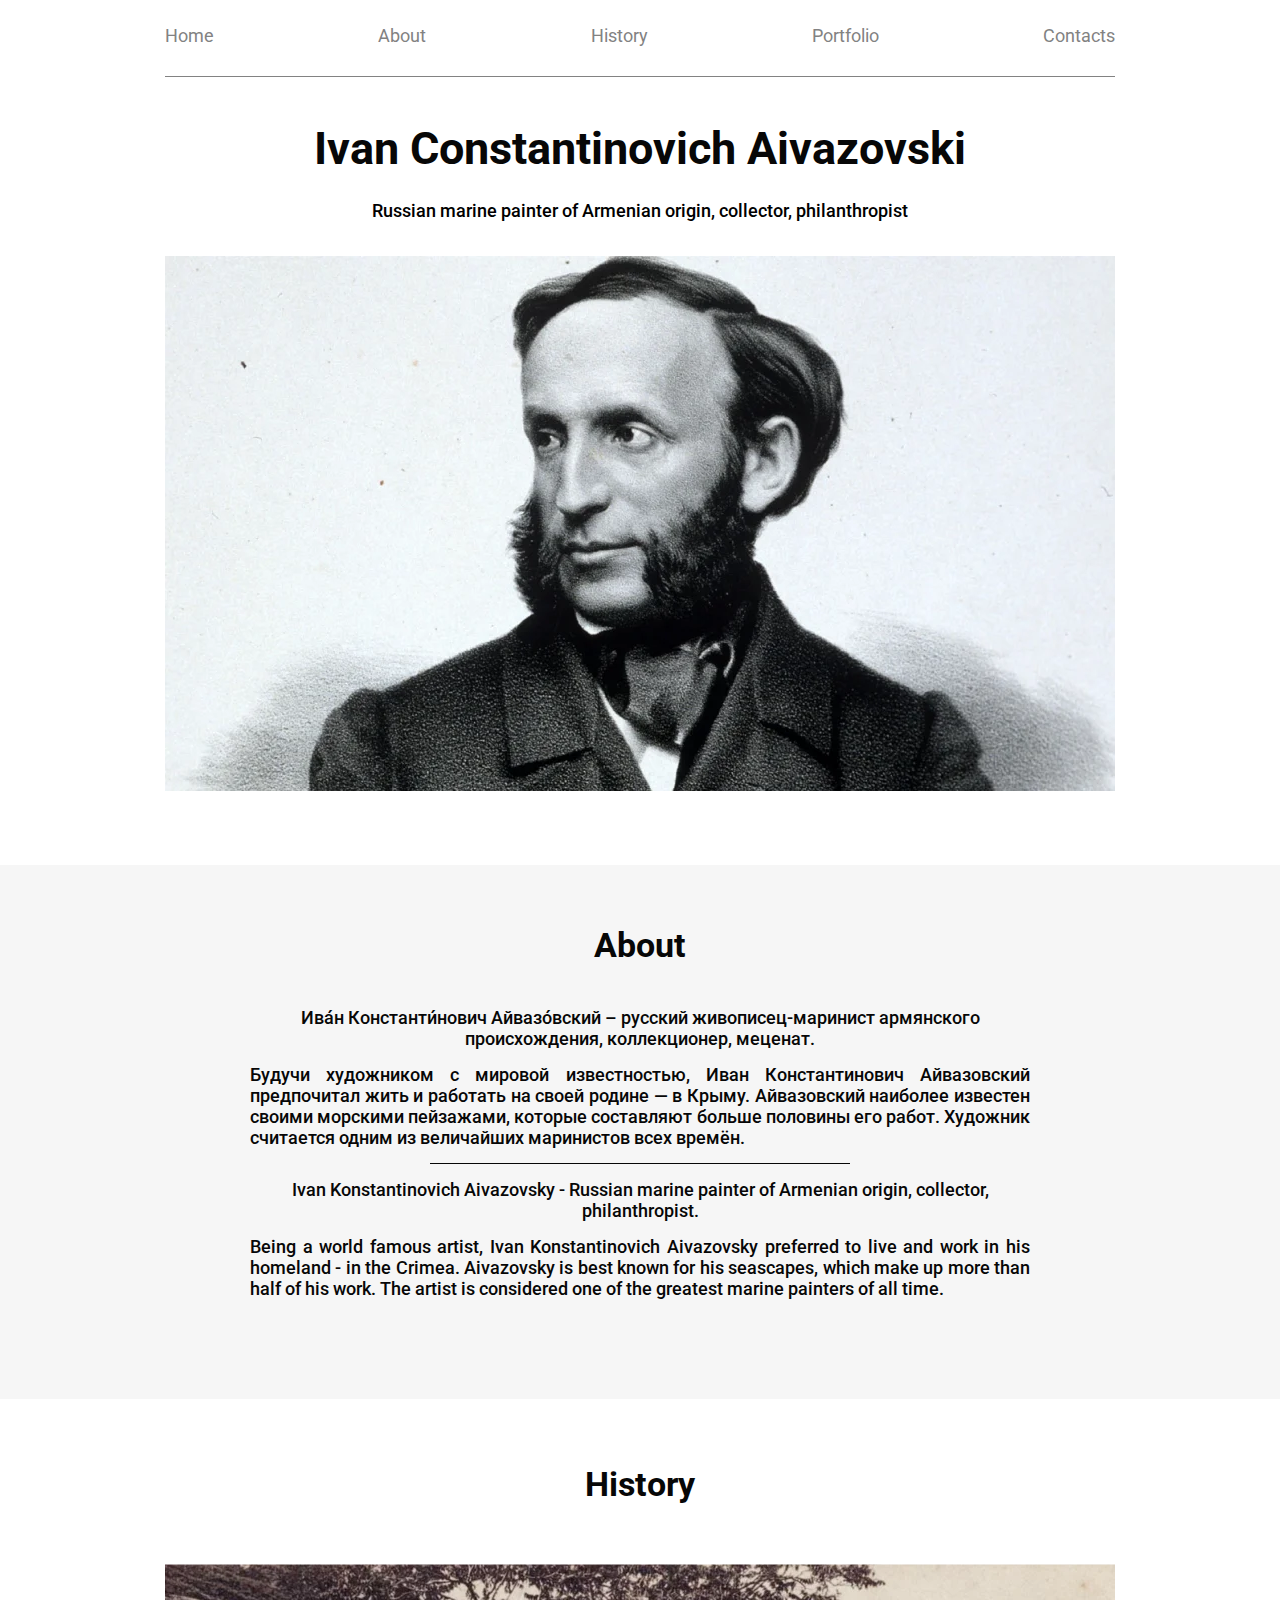
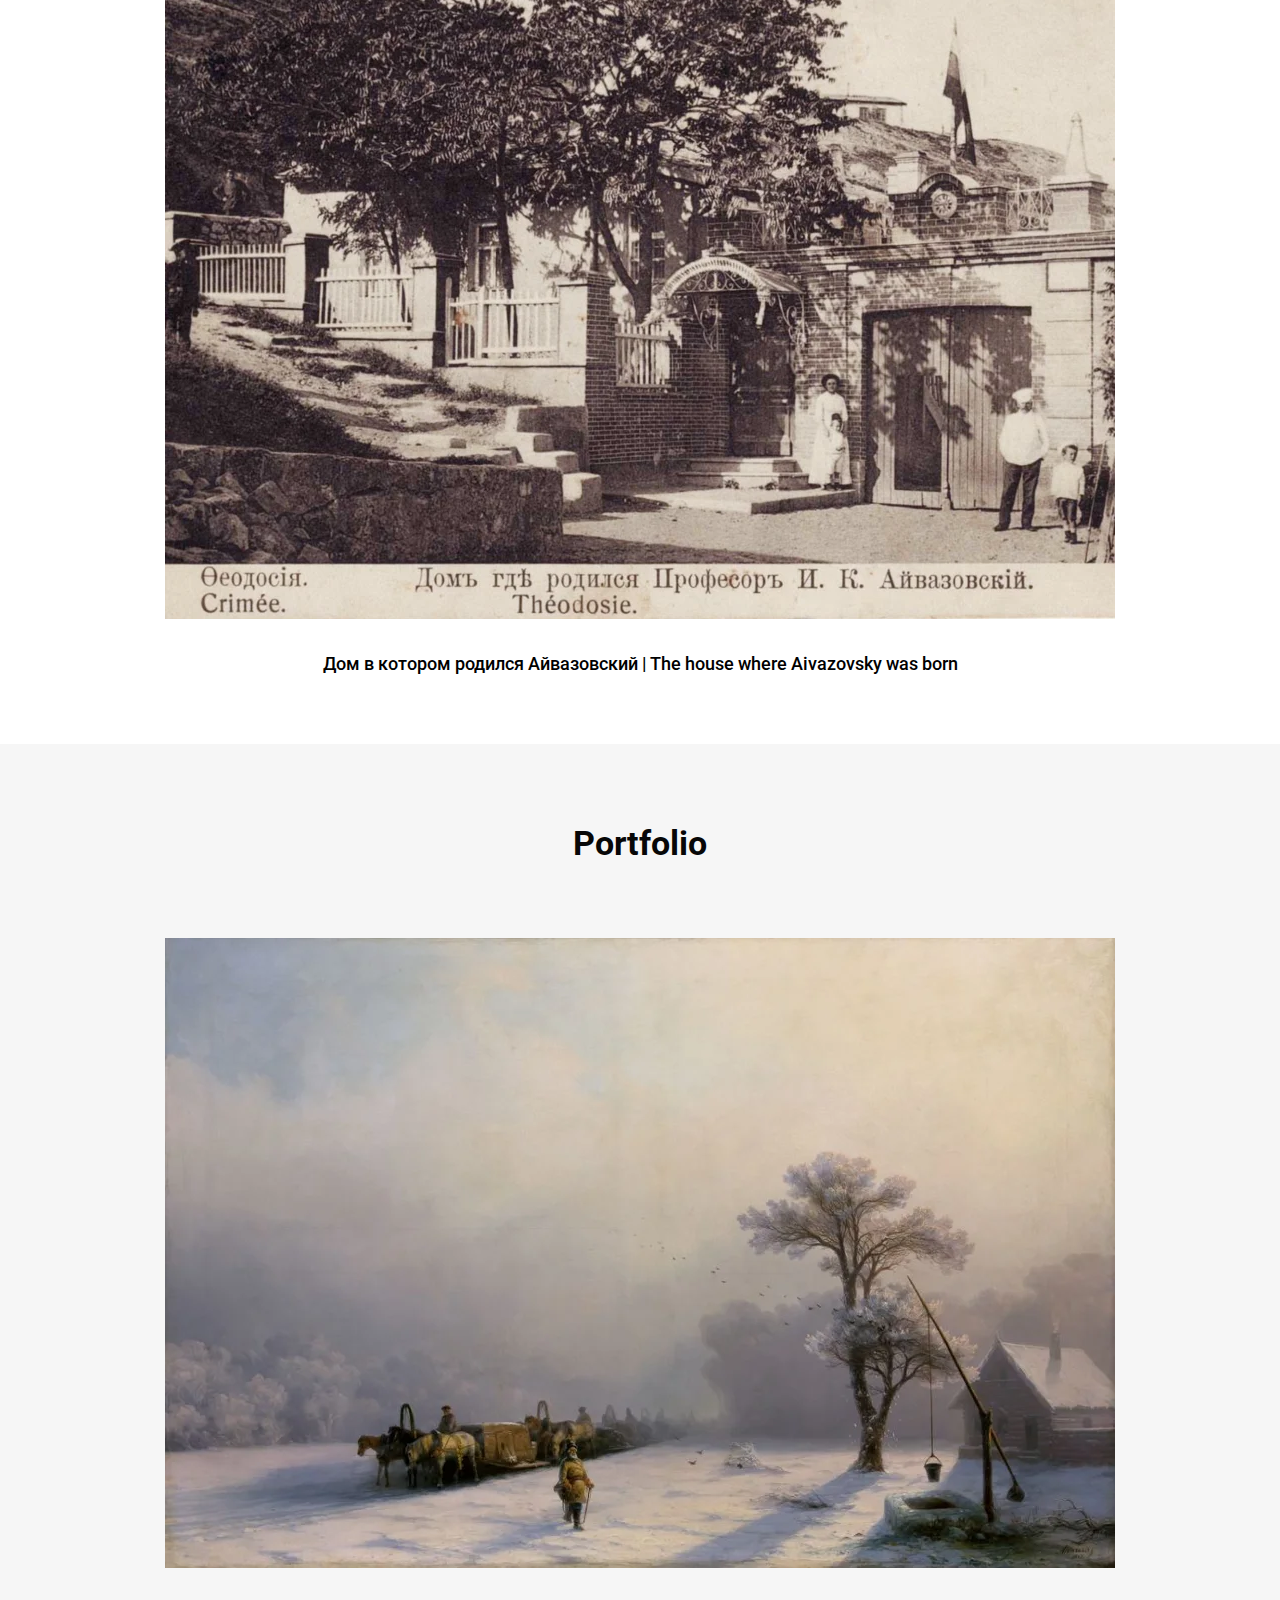
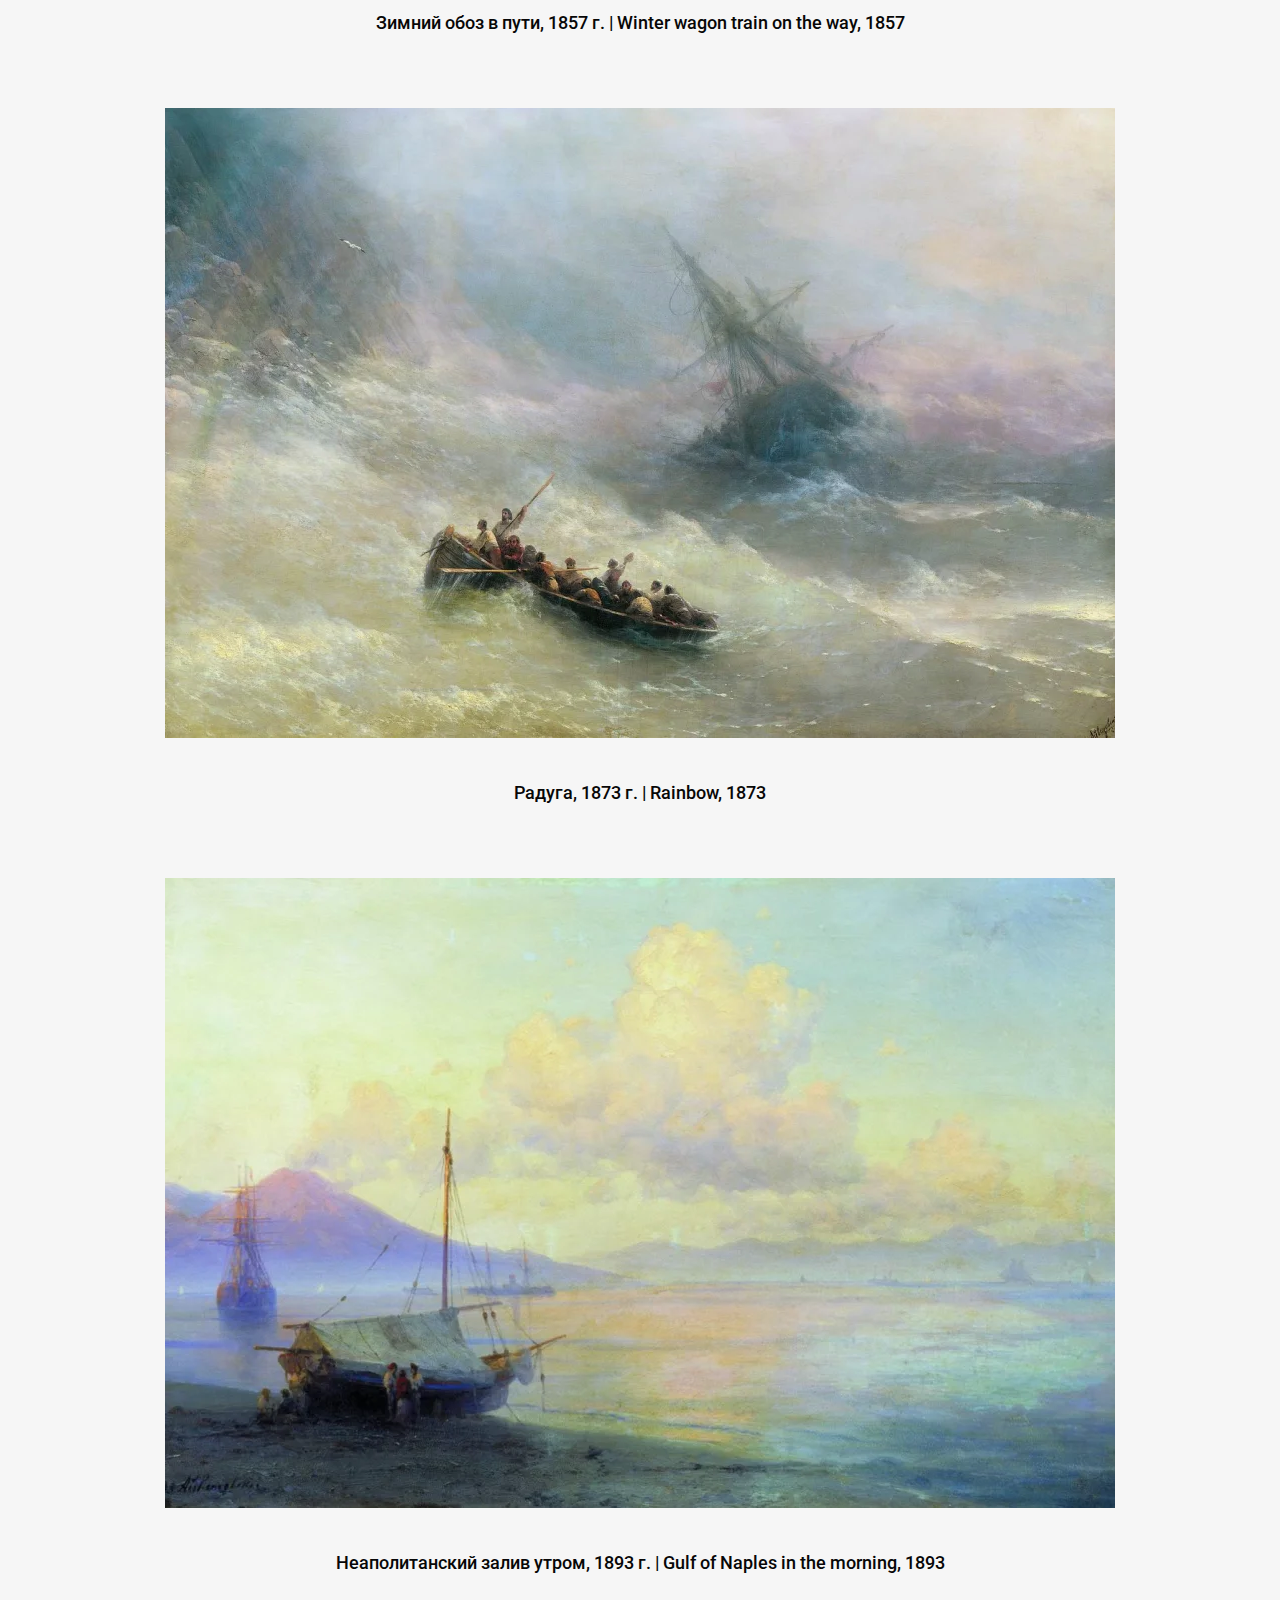
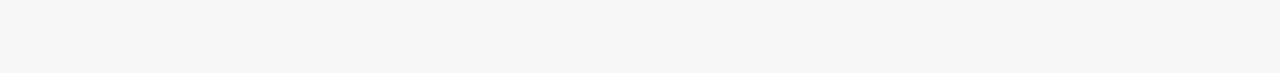
==== index.html @ 9c723714 "portfolio" ====
<!DOCTYPE html>
<html lang="en">
<head>
    <meta charset="UTF-8">
    <meta name="viewport" content="width=device-width, initial-scale=1.0">
    <title>Aivazovski</title>
    <link rel="preconnect" href="https://fonts.googleapis.com">
    <link rel="preconnect" href="https://fonts.gstatic.com" crossorigin>
    <link href="https://fonts.googleapis.com/css2?family=Roboto:ital,wght@0,100..900;1,100..900&display=swap" rel="stylesheet">
    <link rel="shortcut icon" href="Assets/favicon.png" type="image/png">
    <link rel="stylesheet" href="index.css">
</head>
<body>
    <header class="header" aria-label="header">
        <div class="container">
            <nav class="nav" aria-label="header navigation">
                <ul class="nav-list" aria-label="header navigation list">
                    <li>
                        <a href="#home" class="nav-link" aria-label="link to Home">Home</a>
                    </li>
                    <li>
                        <a href="#about" class="nav-link" aria-label="link to about">About</a>
                    </li>
                    <li>
                        <a href="#history" class="nav-link" aria-label="link to history">History</a>
                    </li>
                    <li>
                        <a href="#portfolio" class="nav-link" aria-label="link to portfolio">Portfolio</a>
                    </li>
                    <li>
                        <a href="#contacts" class="nav-link" aria-label="link to contacts">Contacts</a>
                    </li>
                </ul>
            </nav>
        </div>

    </header>

    <main aria-label="main">
        <section class="home" aria-label="home-section" id="home">
            <div class="container">
                <h1 class="home-title" aria-label="title">Ivan Constantinovich Aivazovski</h1>
                <p class="home-description" aria-label="description">Russian marine painter of Armenian origin, collector, philanthropist</p>
                <img src="Assets/webp/home.webp" alt="main-image" class="home-img">
            </div>

        </section>

        <section class="about" aria-label="about section" id="about">
            <div class="container">
                <h2 class="about-title" aria-label="about-title">About</h2>
                <h3 class="about-subtitle-ru" aria-label="about-subtitle-ru">Ива́н Константи́нович Айвазо́вский – русский живописец-маринист армянского происхождения, коллекционер, меценат.</h3>
                <p class="about-ru" aria-label="about-ru">Будучи художником с мировой известностью, Иван Константинович Айвазовский предпочитал жить и работать на своей родине — в Крыму. Айвазовский наиболее известен своими морскими пейзажами, которые составляют больше половины его работ. Художник считается одним из величайших маринистов всех времён.</p>

                <hr class="devider">

                <h3 class="about-subtitle-en" aria-label="about-subtitle-en">Ivan Konstantinovich Aivazovsky - Russian marine painter of Armenian origin, collector, philanthropist.</h3>
                <p class="about-en" aria-label="about-en">Being a world famous artist, Ivan Konstantinovich Aivazovsky preferred to live and work in his homeland - in the Crimea. Aivazovsky is best known for his seascapes, which make up more than half of his work. The artist is considered one of the greatest marine painters of all time.</p>
            </div>
        </section>

        <section class="history-section" aria-label="history section" id="history">
            <div class="container">
                <h2 class="history-title">History</h2>
                <img src="Assets/webp/bornhouse.webp" alt="bornhouse" class="history-photo">
                <p class="history-description" aria-label="description text">Дом в котором родился Айвазовский | The house where Aivazovsky was born </p>
            </div>
        </section>

        <section class="portfolio" aria-label="portfolio section" id="portfolio">
            <div class="container">
                <h2 class="portfolio-title">Portfolio</h2>
                    <img src="Assets/webp/winter.webp" alt="Winter wagon train on the way" class="portfolio-picture">
                    <p class="portfolio-description" aria-label="portfolio picture 1">Зимний обоз в пути, 1857 г. | Winter wagon train on the way, 1857</p>

                    <img src="Assets/webp/rainbow.webp" alt="Rainbow" class="portfolio-picture">
                    <p class="portfolio-description" aria-label="portfolio picture 2">Радуга, 1873 г. | Rainbow, 1873</p>

                    <img src="Assets/webp/morning.webp" alt="Winter wagon train on the way" class="portfolio-picture">
                    <p class="portfolio-description" aria-label="portfolio picture 3">Неаполитанский залив утром, 1893 г. | Gulf of Naples in the morning, 1893</p>
            </div>
        </section>

    </main>

    <footer>

    </footer>
</body>
</html>
---- index.css ----
@import url('styles/basic.css');
@import url('styles/variables.css');
@import url('styles/header.css');
@import url('styles/home.css');
@import url('styles/about.css');
@import url('styles/history.css');
@import url('styles/portfolio.css');
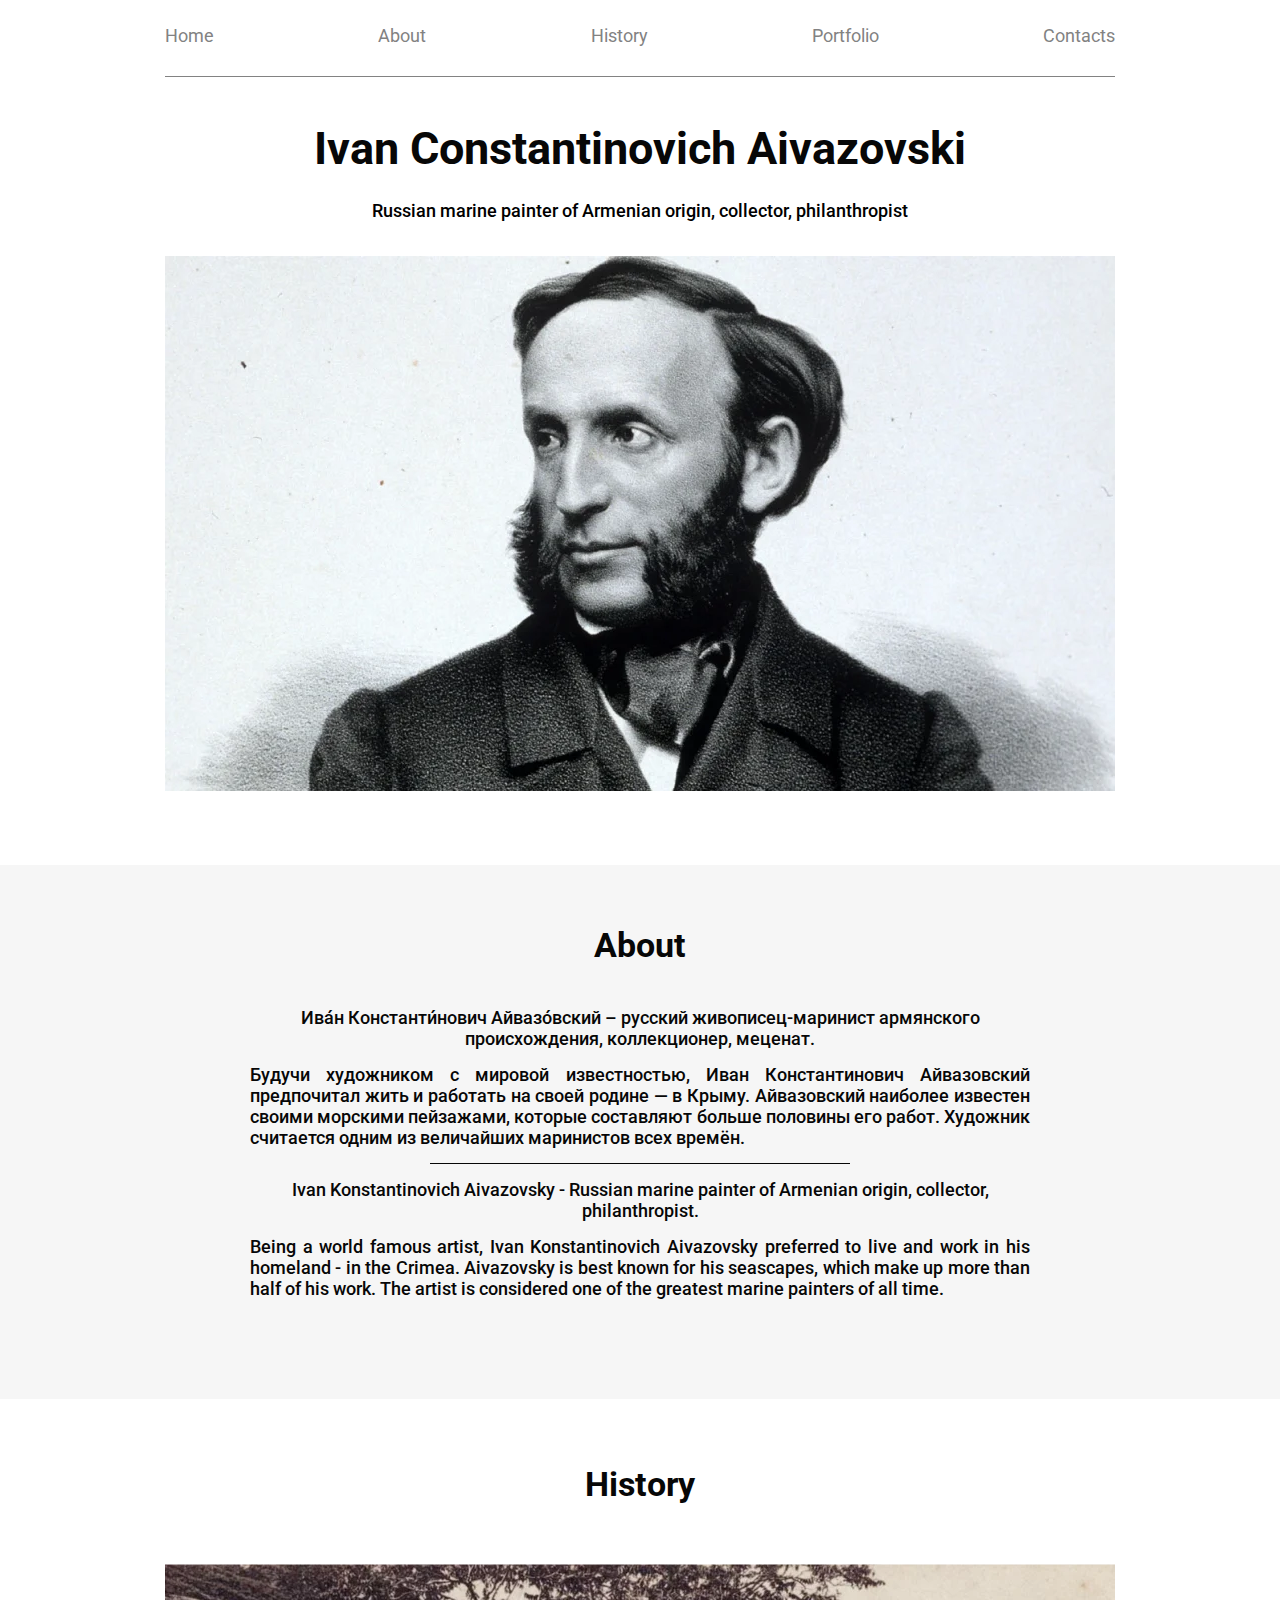
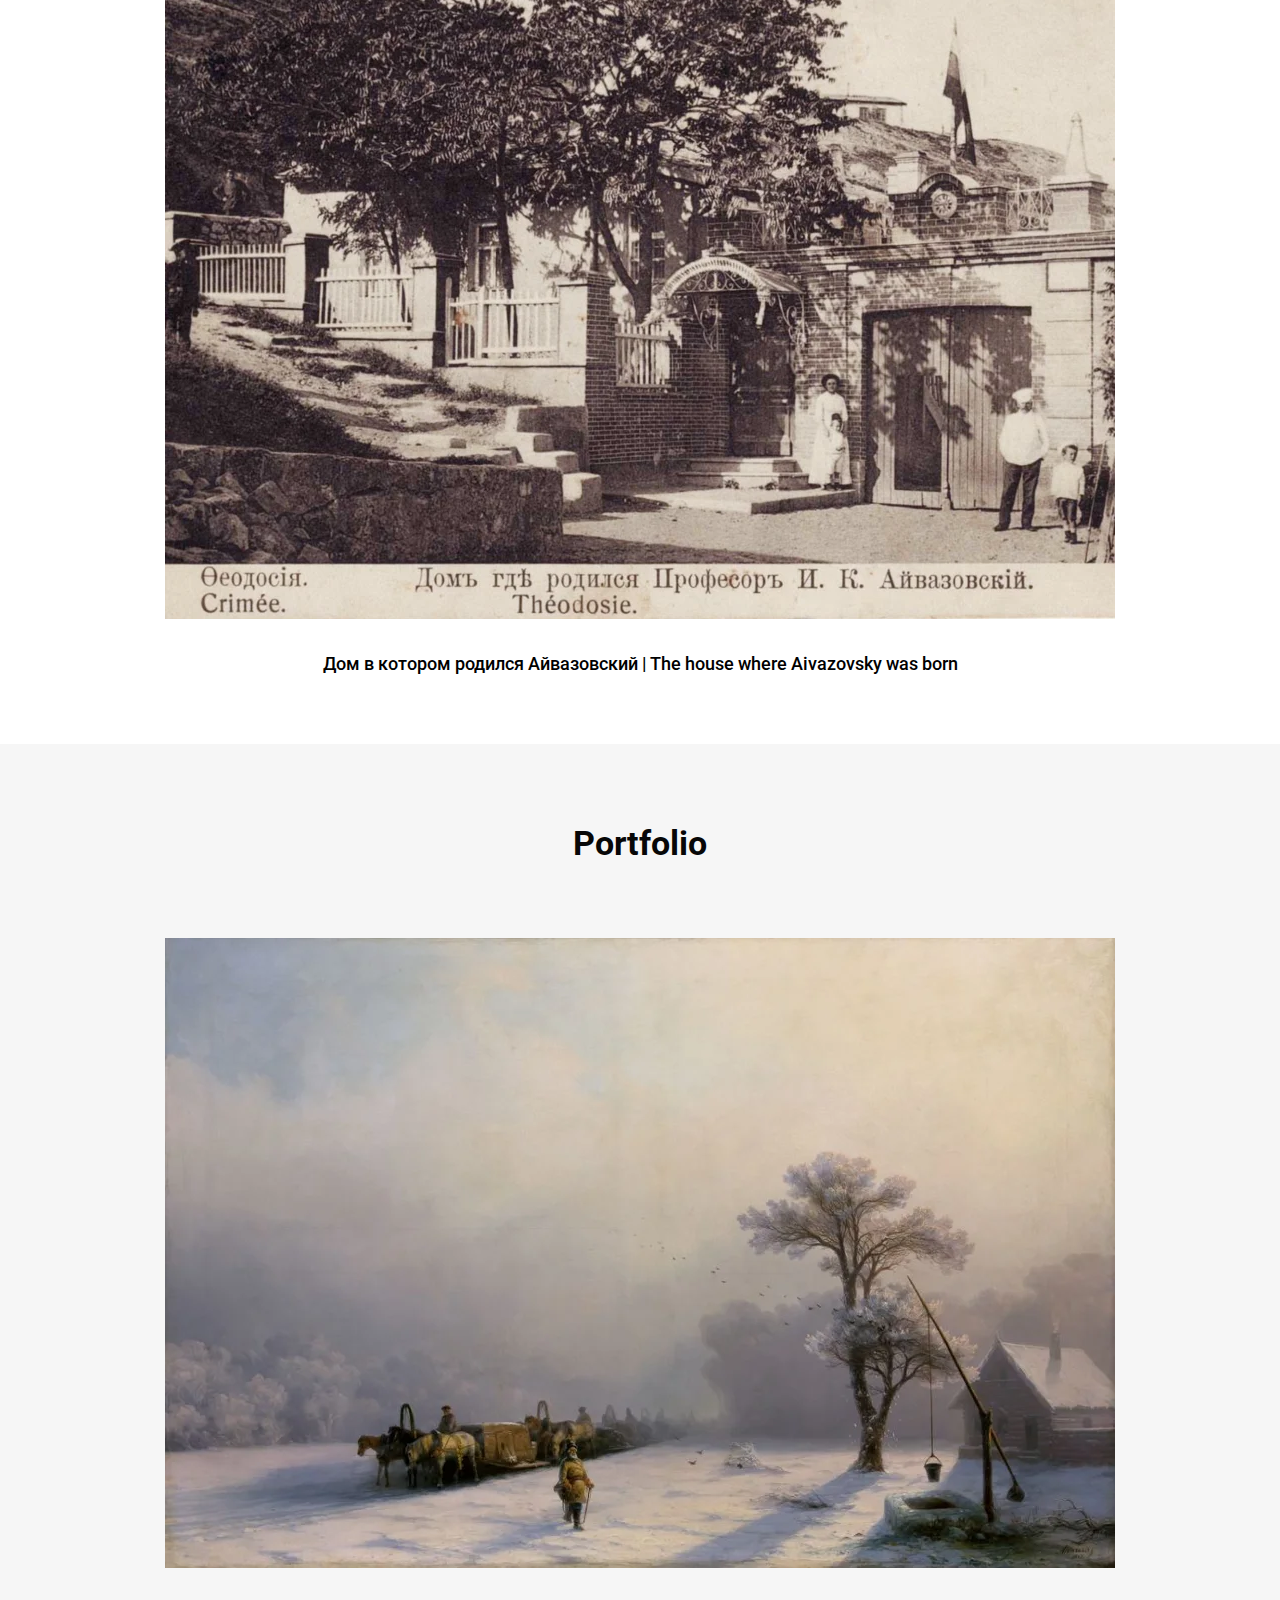
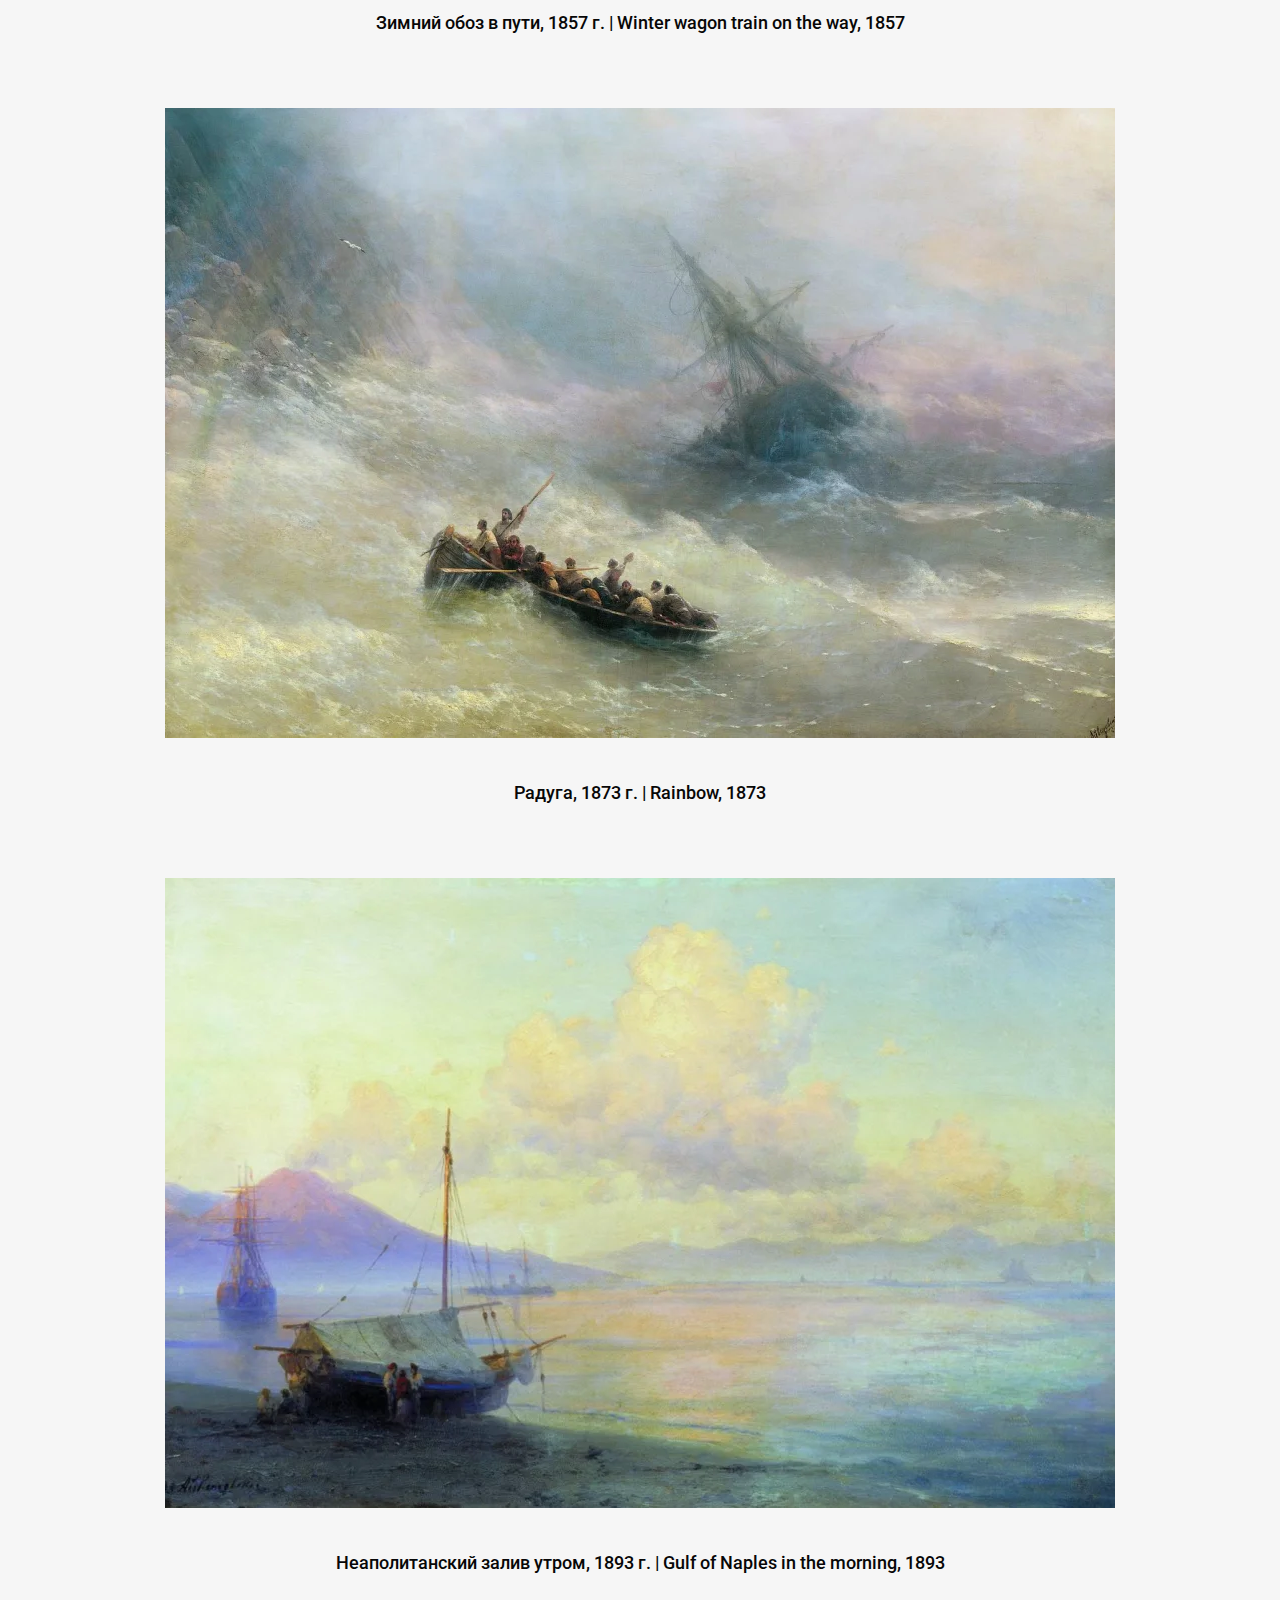
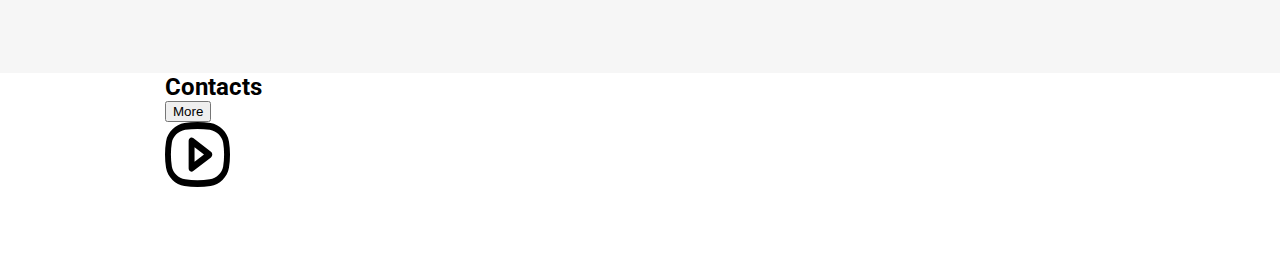
==== commit 198090a3: "contacts" ====
--- a/index.html
+++ b/index.html
@@ -80,11 +80,23 @@
                     <p class="portfolio-description" aria-label="portfolio picture 3">Неаполитанский залив утром, 1893 г. | Gulf of Naples in the morning, 1893</p>
             </div>
         </section>
-
     </main>
 
-    <footer>
-
+    <footer class="contacts" aria-label="contacts sections" id="contacts">
+        <div class="container">
+            <h2 class="contacts-title">Contacts</h2>
+            <button class="contacts-btn">
+                <a href="https://www.metmuseum.org/art/collection/search/437979" class="button-link">More
+                </a>
+            </button>
+            <address class="socials" aria-label="social icons">
+                <a href="" target="_blank" aria-label="link to youtube">
+                    <svg class="social-icon" aria-label="youtube icon">
+                        <use href="Assets/sprites.svg#youtube-id"></use>
+                    </svg>
+                </a>
+            </address>
+        </div>
     </footer>
 </body>
 </html>--- a/index.css
+++ b/index.css
@@ -4,4 +4,5 @@
 @import url('styles/home.css');
 @import url('styles/about.css');
 @import url('styles/history.css');
-@import url('styles/portfolio.css');+@import url('styles/portfolio.css');
+@import url('styles/contacts.css');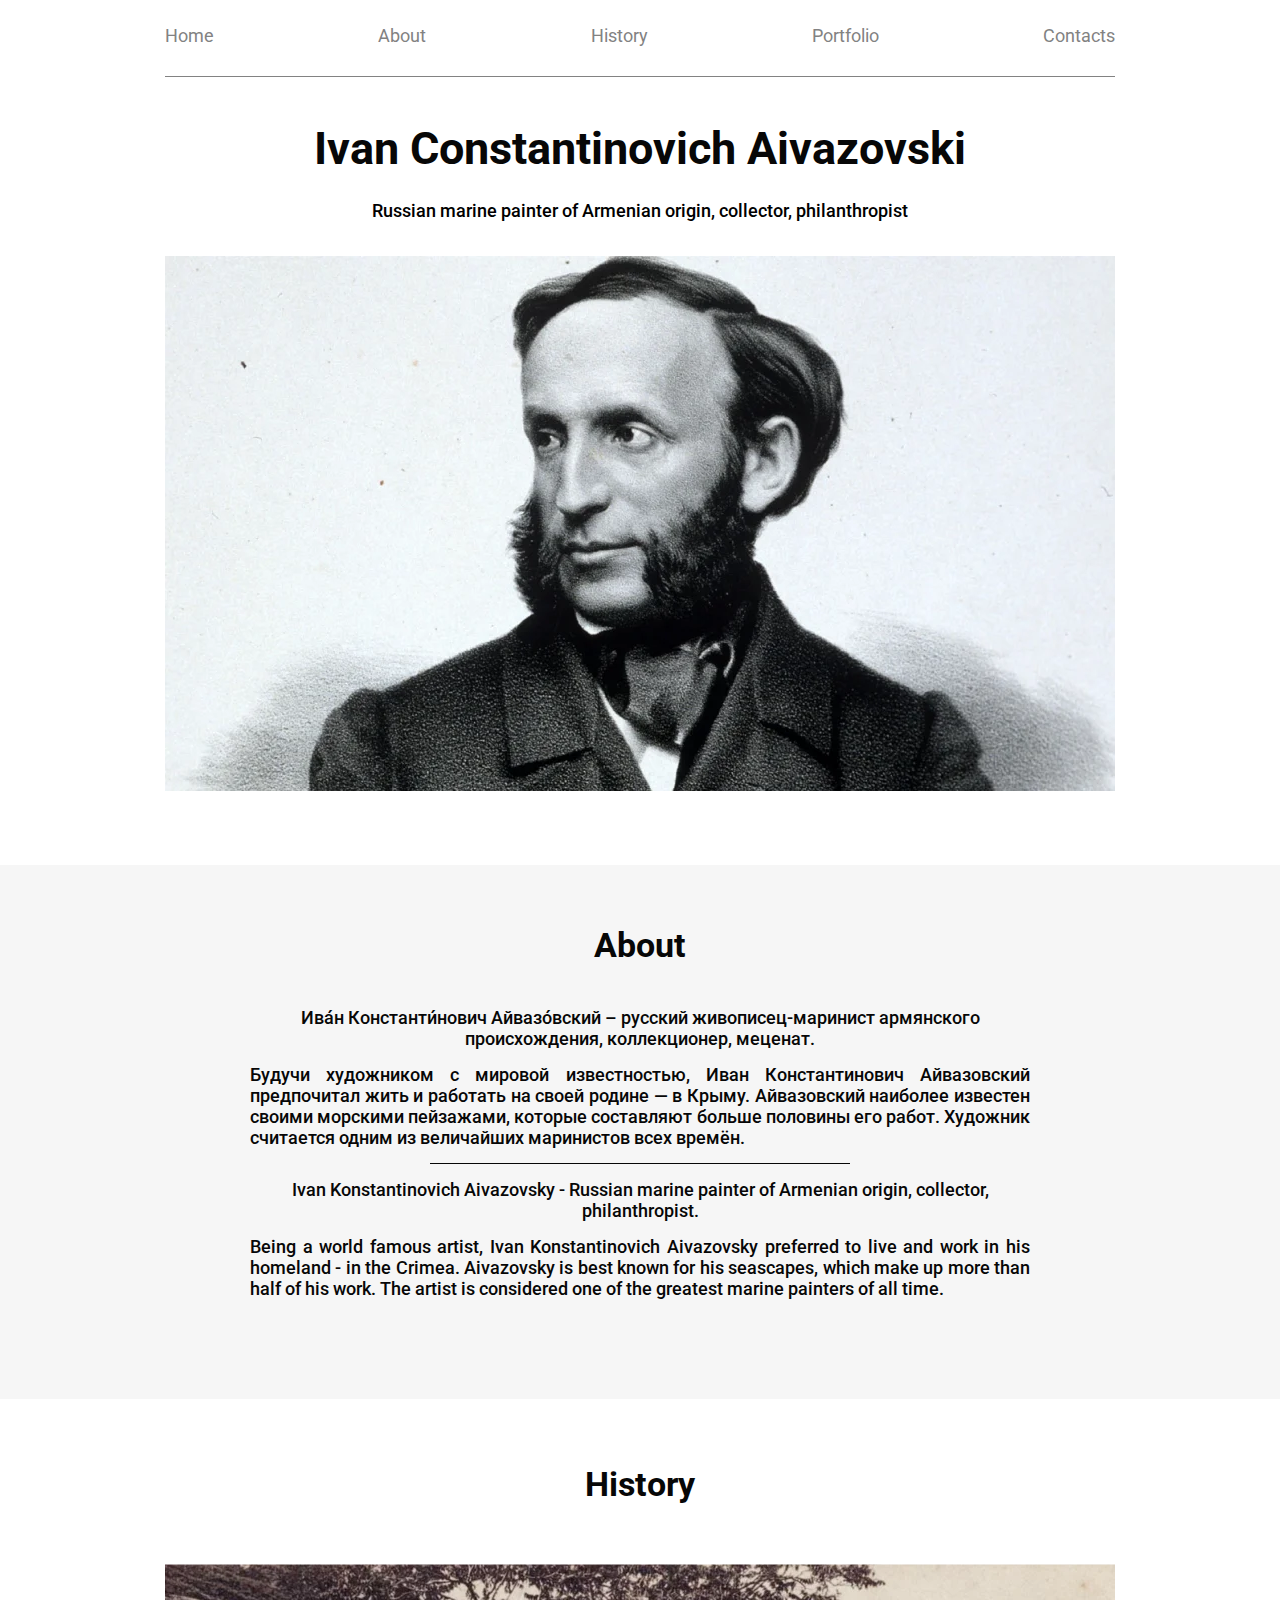
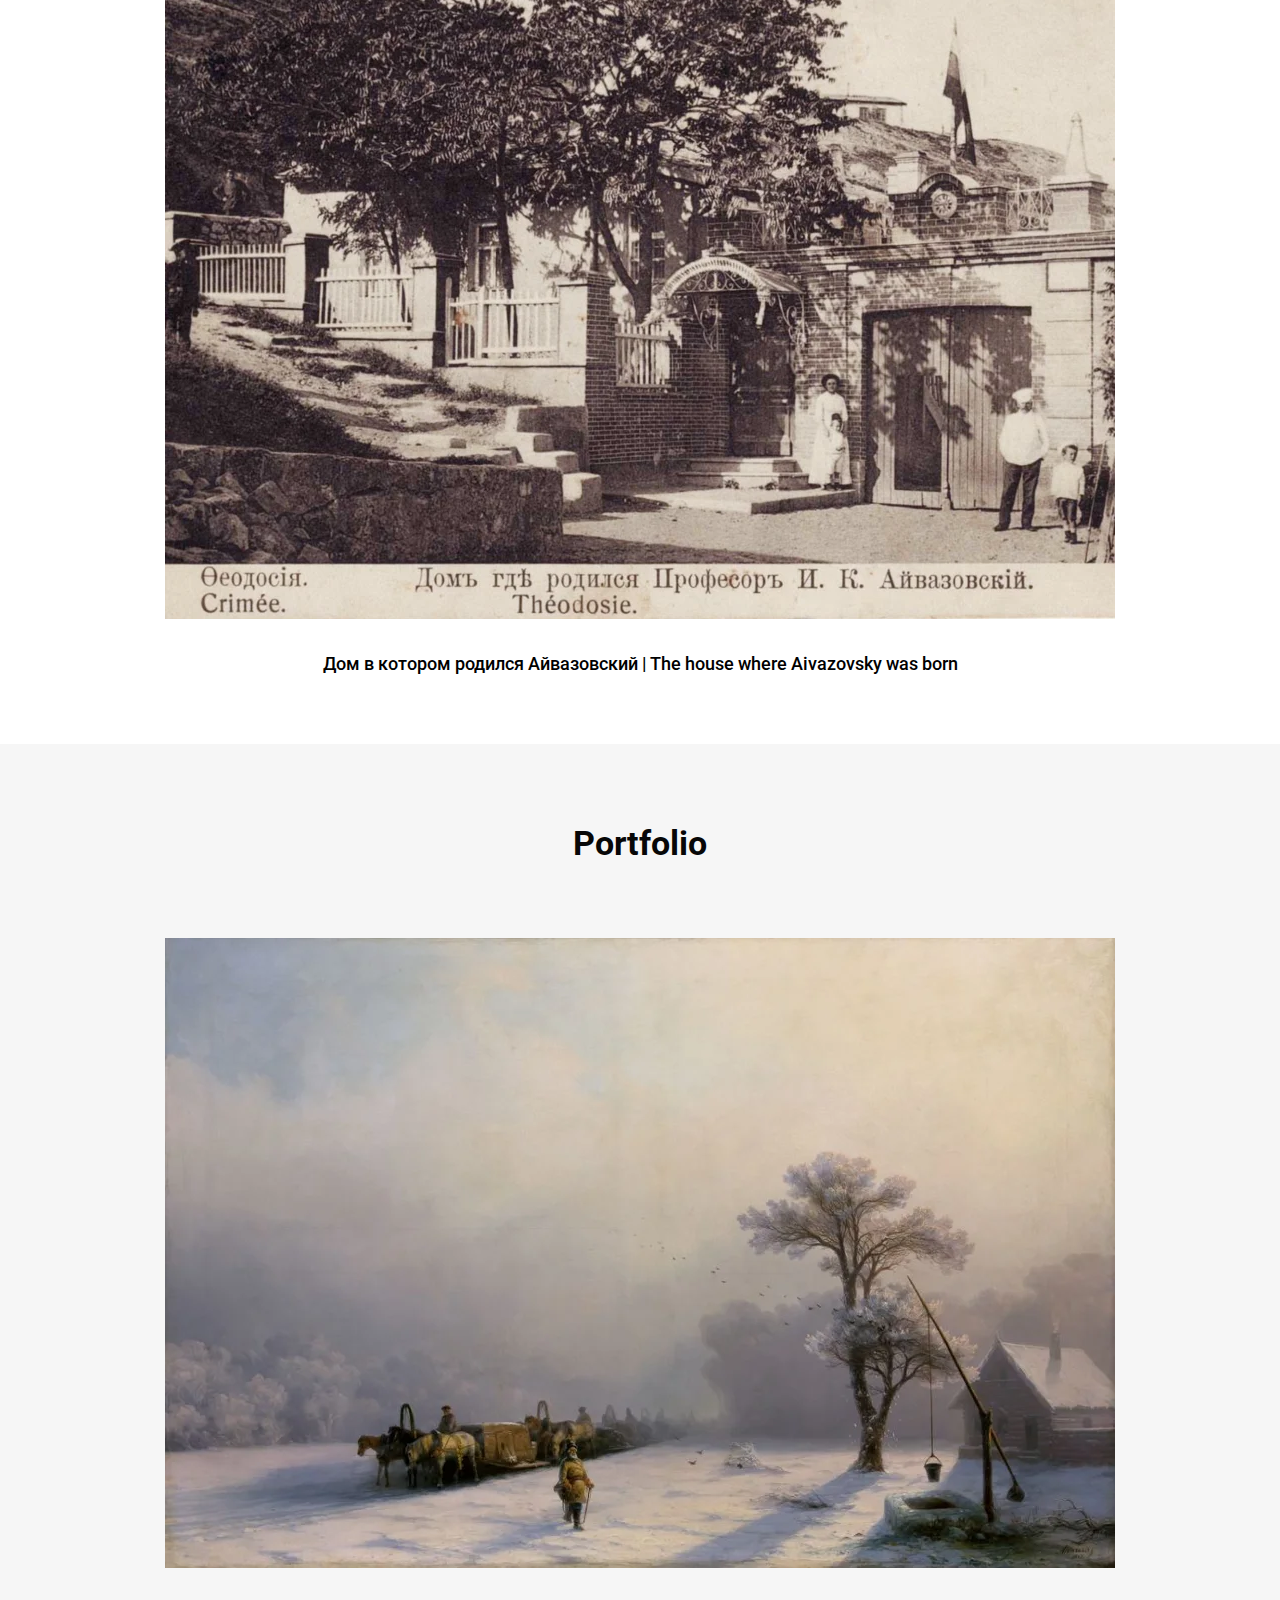
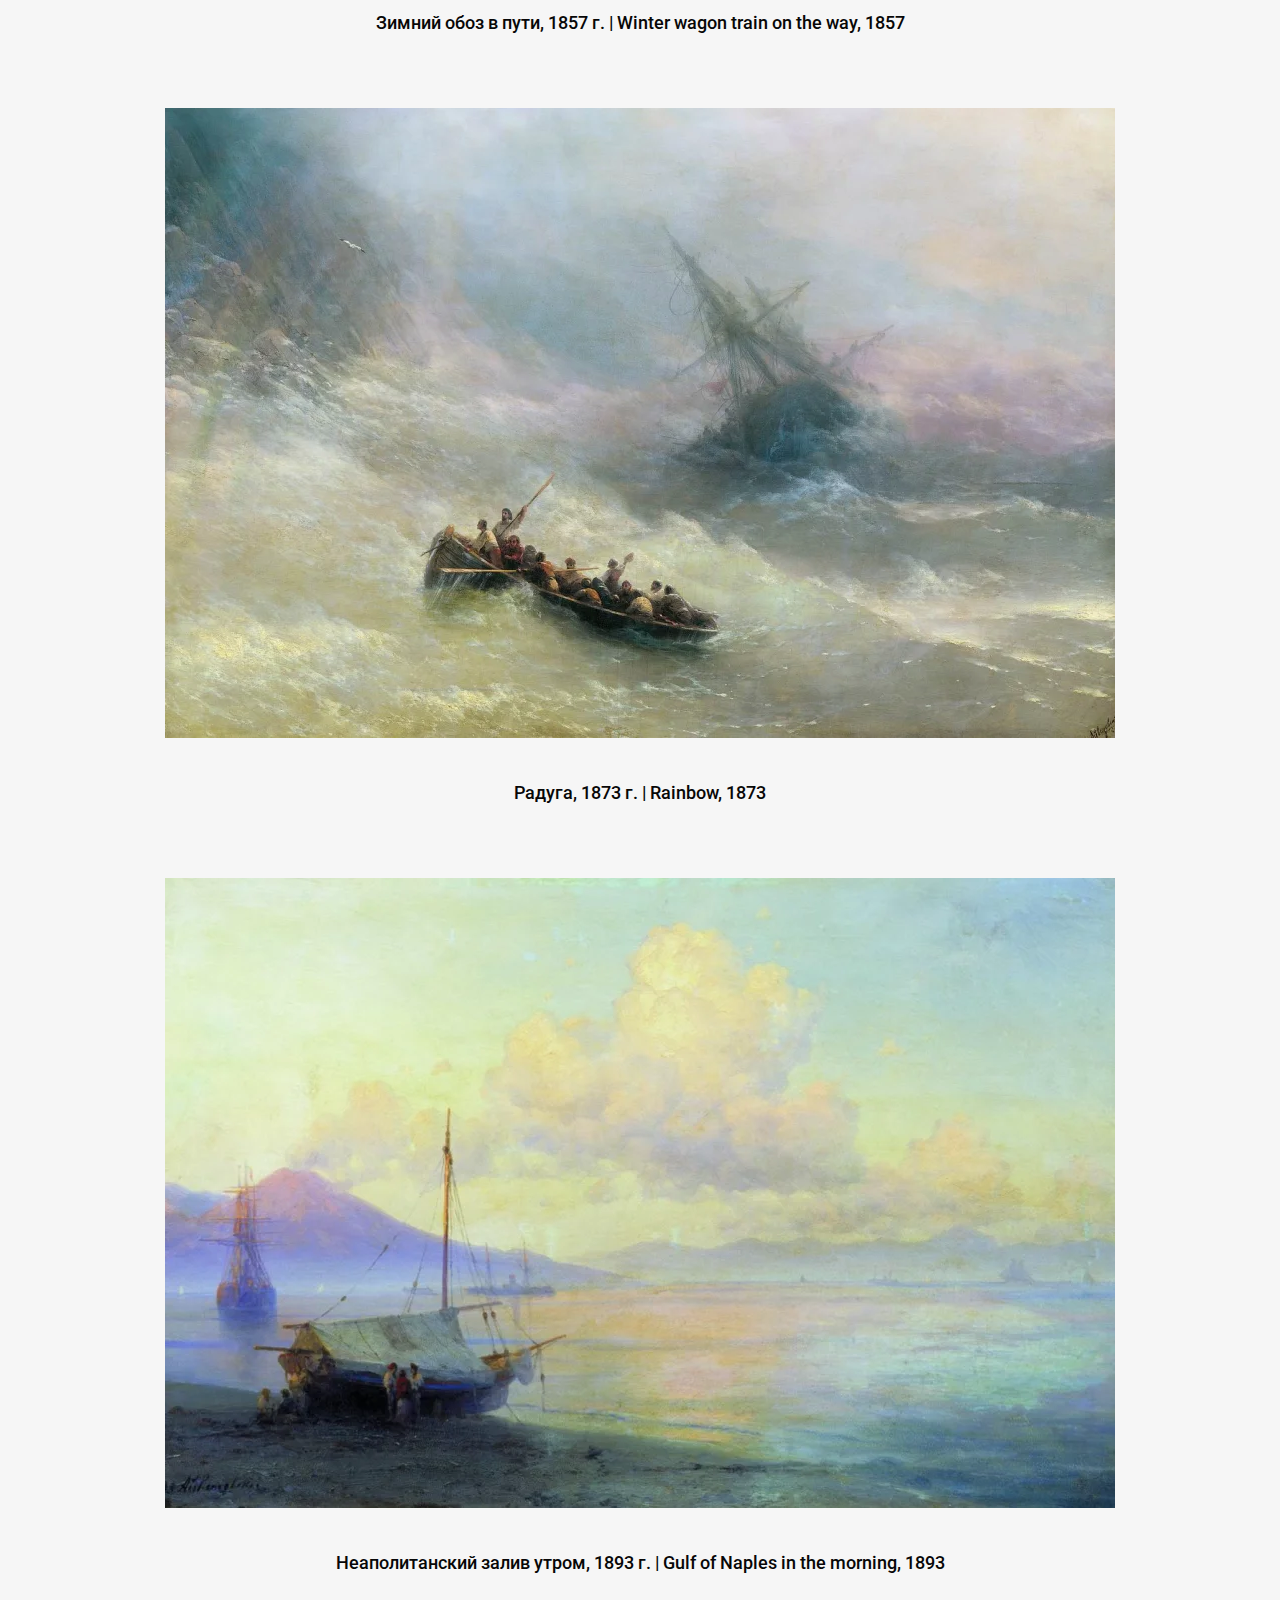
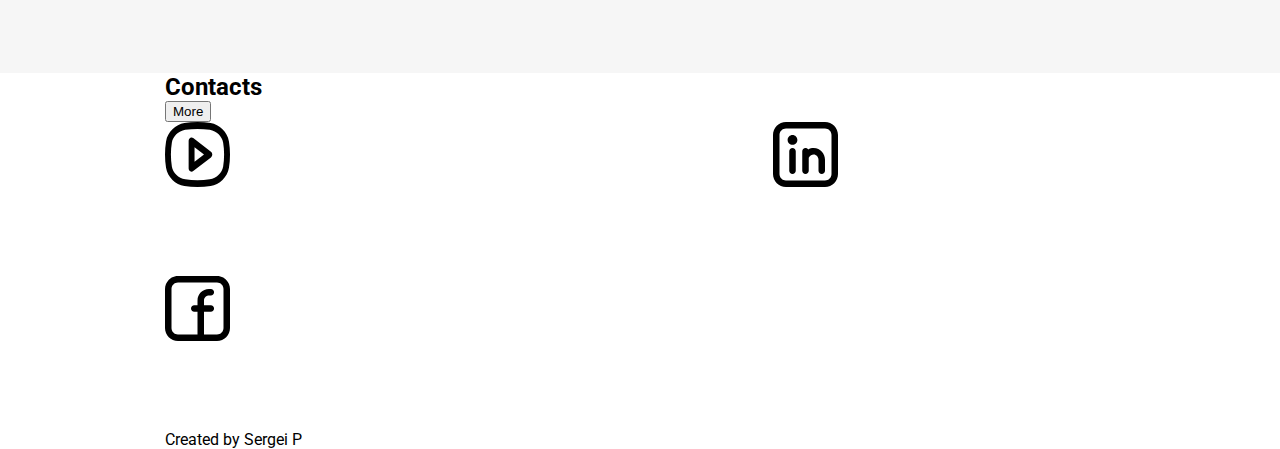
==== commit 4e0512cb: "contacts html fix" ====
--- a/index.html
+++ b/index.html
@@ -90,12 +90,28 @@
                 </a>
             </button>
             <address class="socials" aria-label="social icons">
-                <a href="" target="_blank" aria-label="link to youtube">
+                <a href="https://youtube.com" target="_blank" aria-label="link to youtube">
                     <svg class="social-icon" aria-label="youtube icon">
                         <use href="Assets/sprites.svg#youtube-id"></use>
                     </svg>
                 </a>
+                <a href="https://linkedin.com" target="_blank" aria-label="link to linkedin">
+                    <svg class="social-icon" aria-label="linkedin icon">
+                        <use href="Assets/sprites.svg#linked-id"></use>
+                    </svg>
+                </a>
+                <a href="https://instagram.com" target="_blank" aria-label="link to insta">
+                    <svg class="social-icon" aria-label="insta icon">
+                        <use href="Assets/sprites.svg#insta-id"></use>
+                    </svg>
+                </a>
+                <a href="https://facebook.com" target="_blank" aria-label="link to facebook">
+                    <svg class="social-icon" aria-label="facebook icon">
+                        <use href="Assets/sprites.svg#facebook-id"></use>
+                    </svg>
+                </a>
             </address>
+            <p class="info">Created by Sergei P</p>
         </div>
     </footer>
 </body>
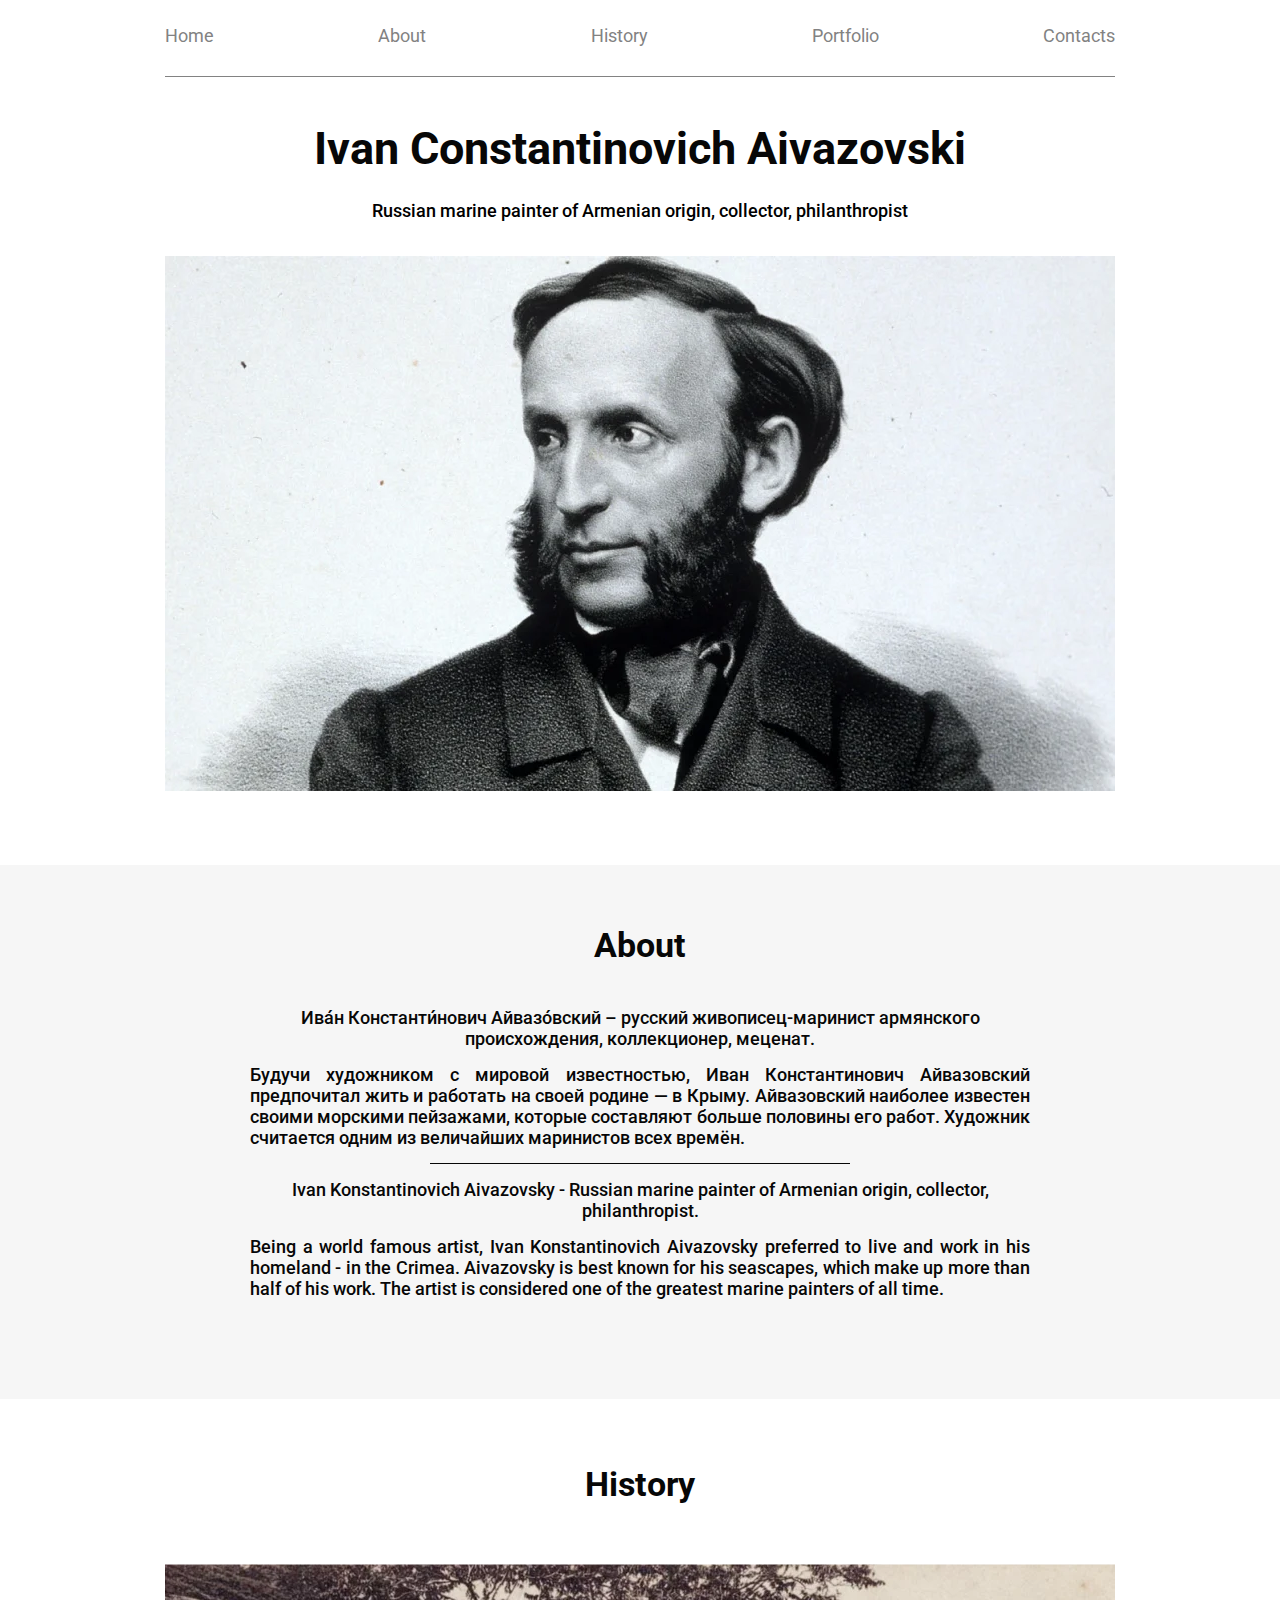
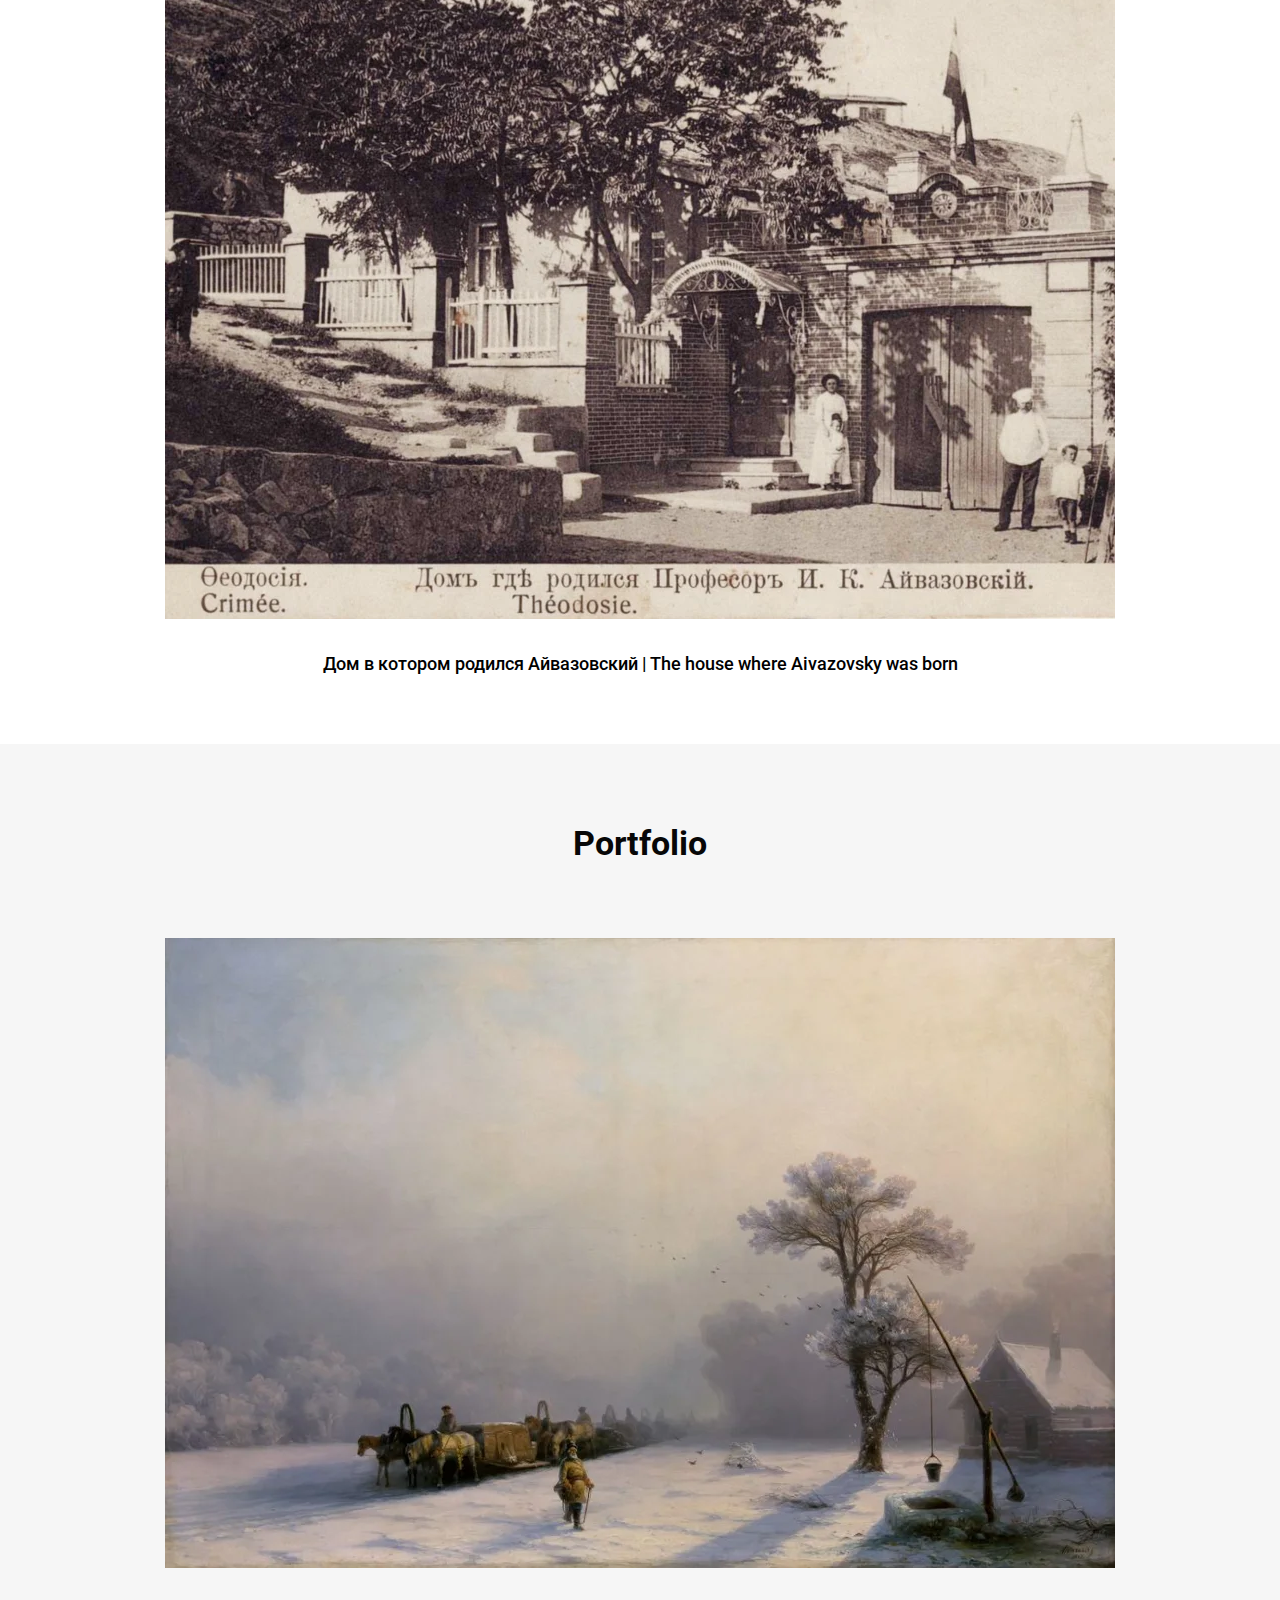
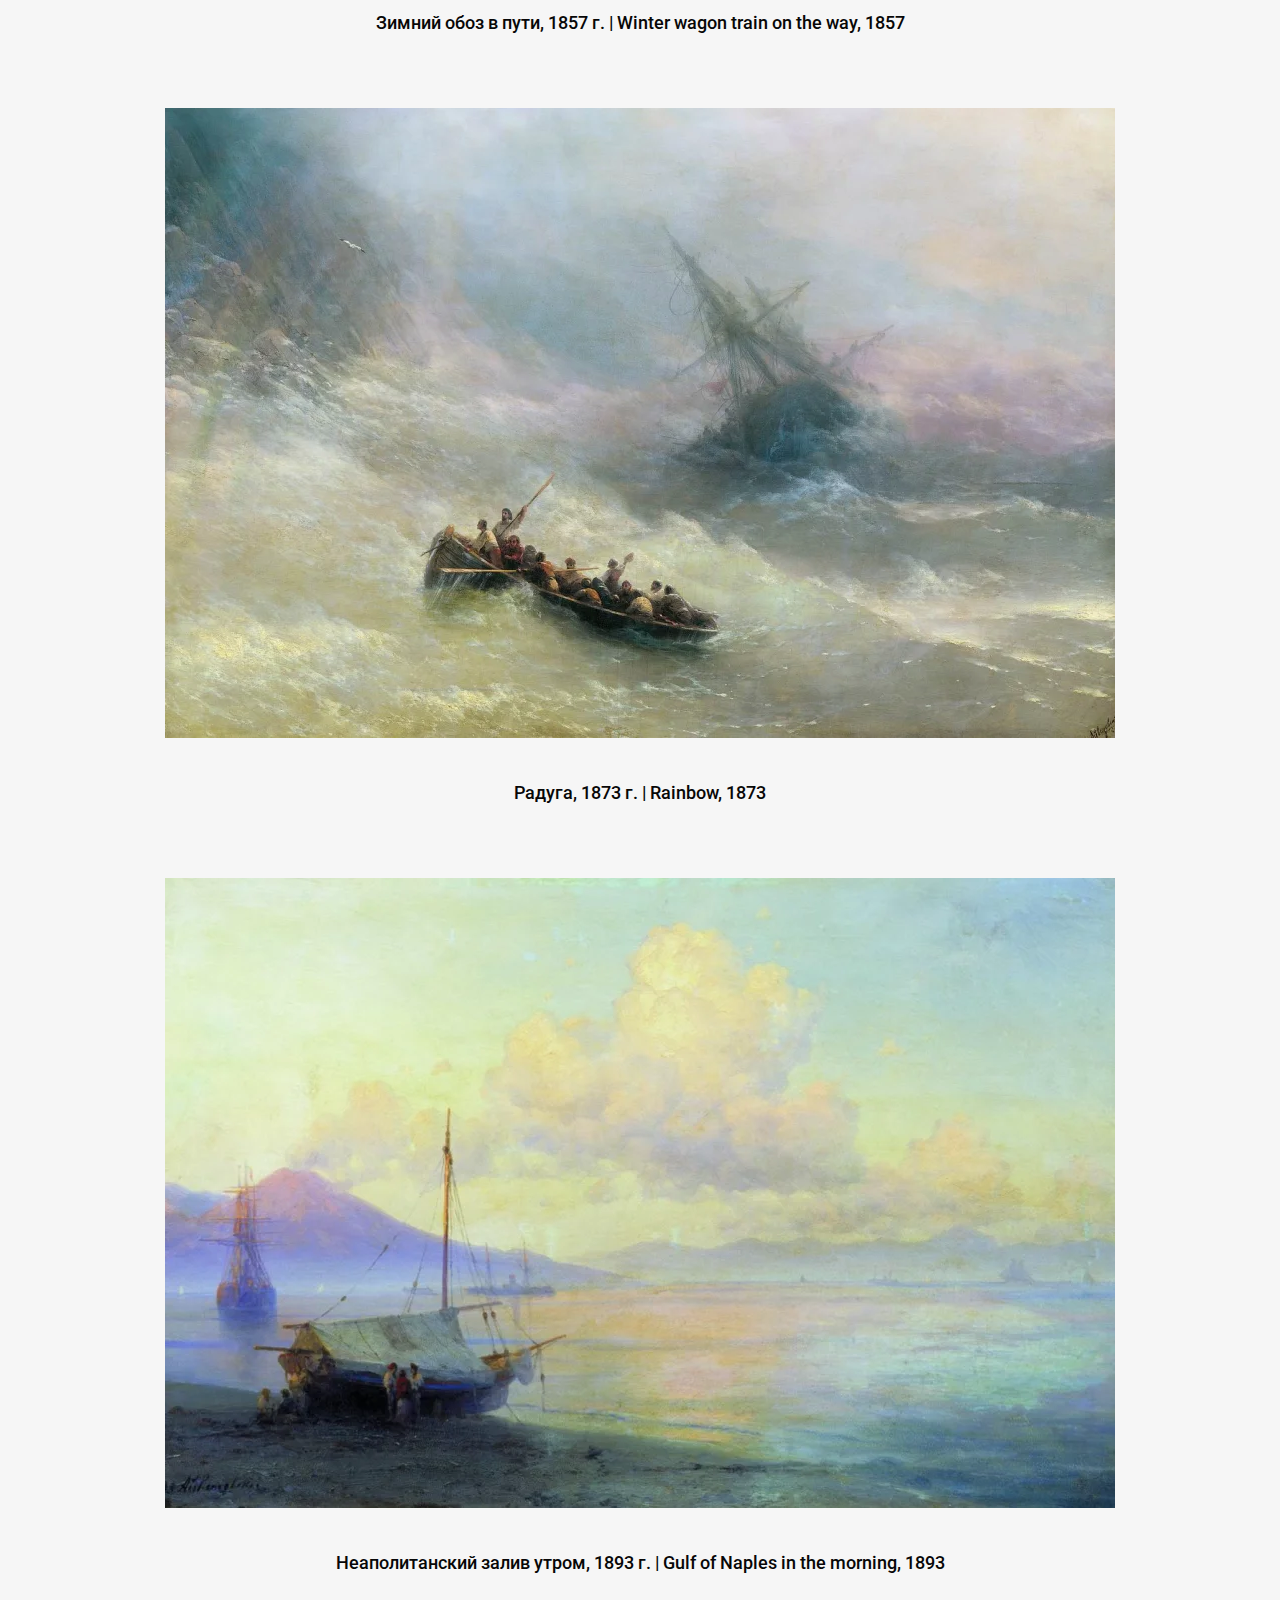
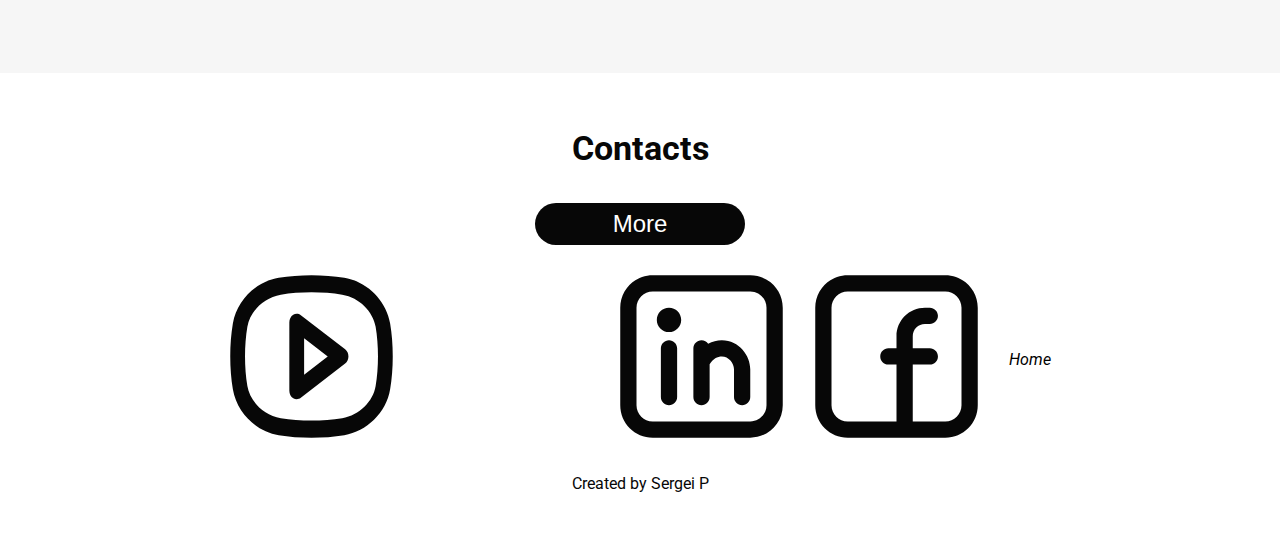
==== commit 50b4c2b3: "contacts" ====
--- a/index.html
+++ b/index.html
@@ -86,7 +86,7 @@
         <div class="container">
             <h2 class="contacts-title">Contacts</h2>
             <button class="contacts-btn">
-                <a href="https://www.metmuseum.org/art/collection/search/437979" class="button-link">More
+                <a href="https://www.metmuseum.org/art/collection/search/437979" class="button-link" target="_blank">More
                 </a>
             </button>
             <address class="socials" aria-label="social icons">
@@ -110,6 +110,7 @@
                         <use href="Assets/sprites.svg#facebook-id"></use>
                     </svg>
                 </a>
+                <a href="#home">Home</a>
             </address>
             <p class="info">Created by Sergei P</p>
         </div>
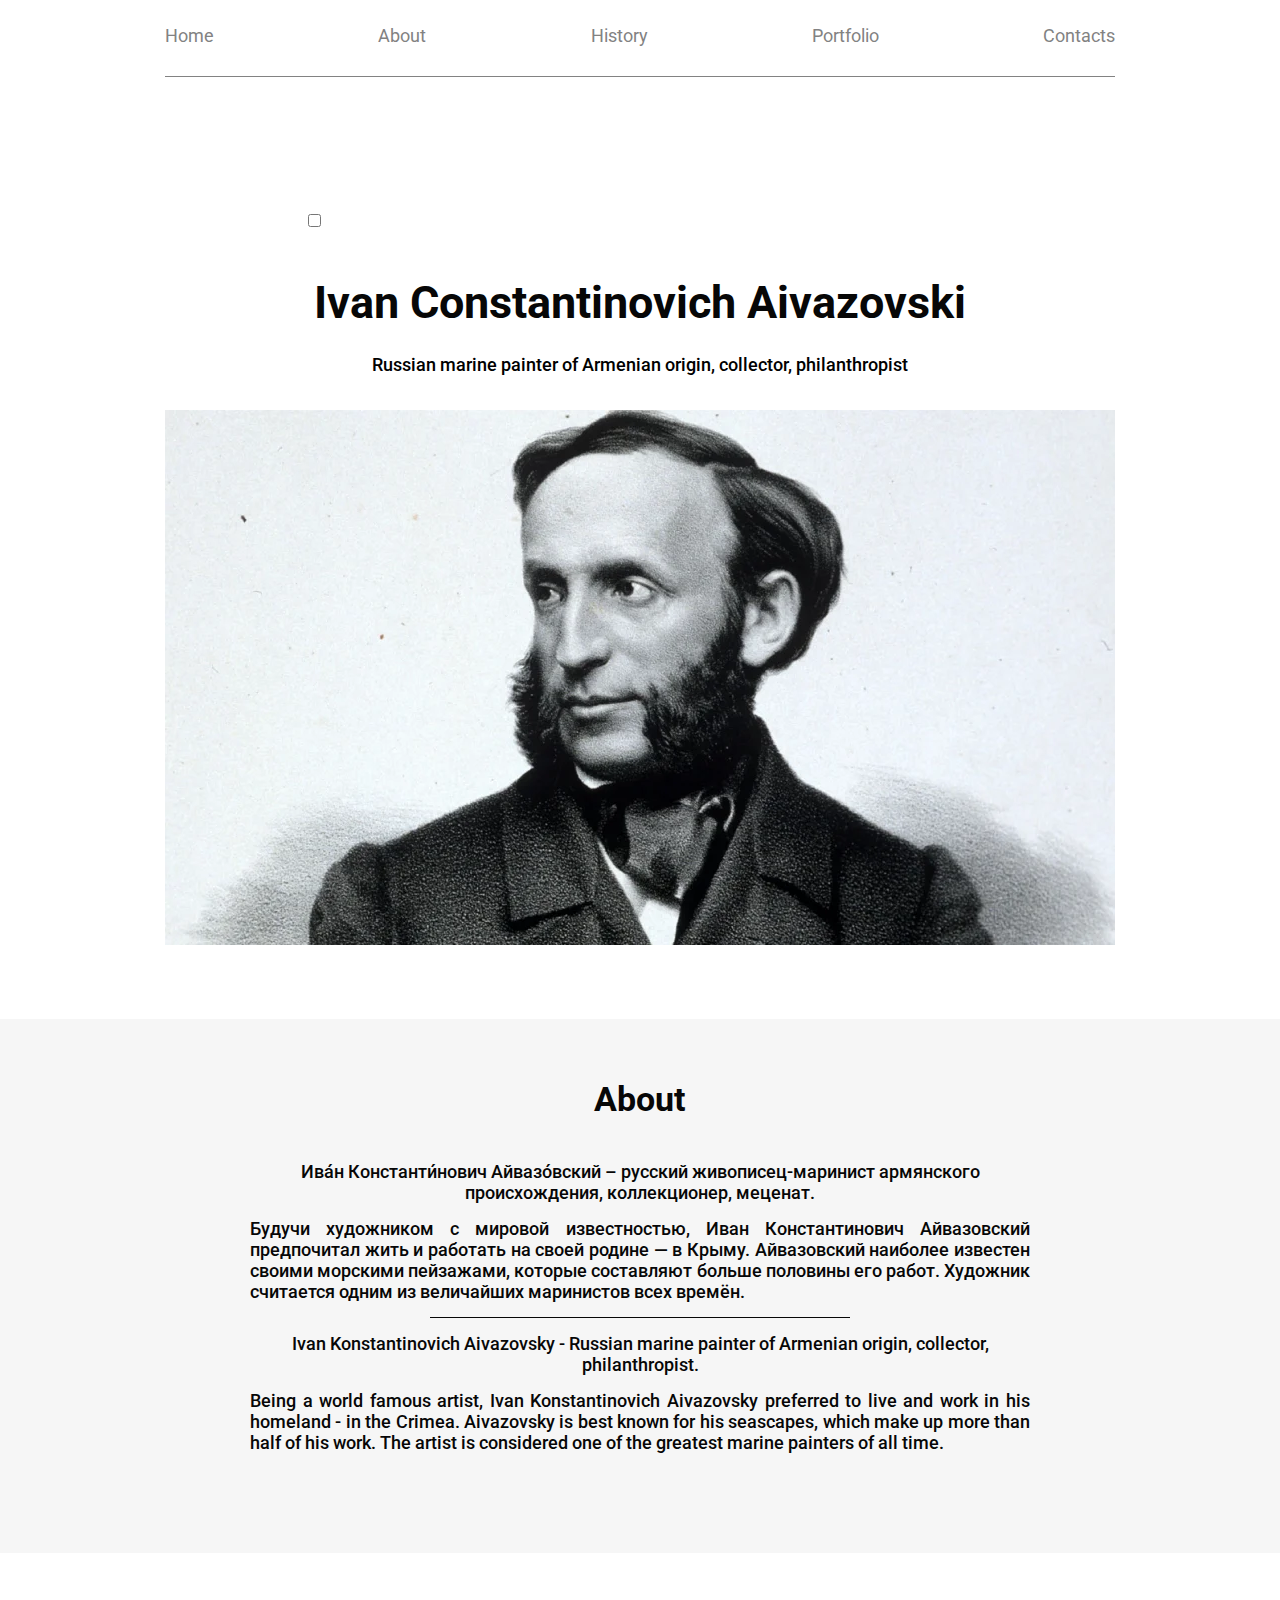
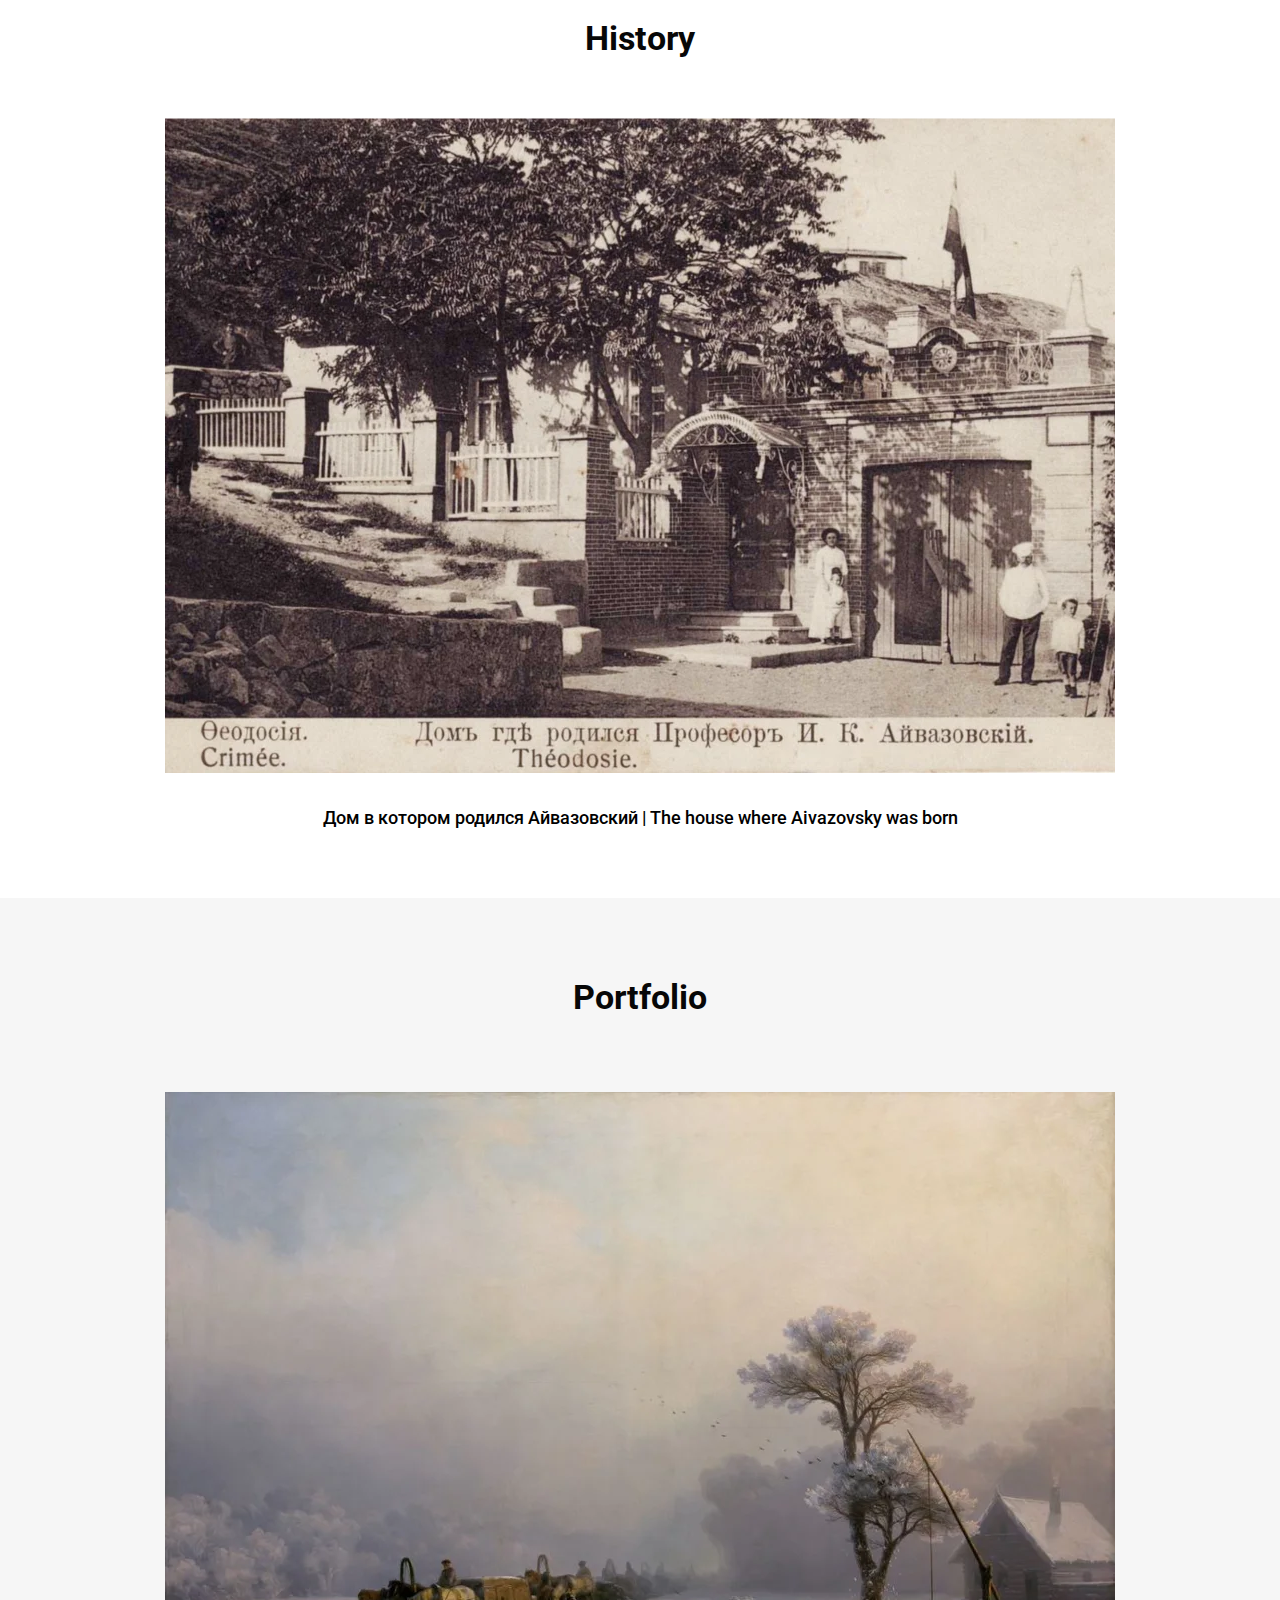
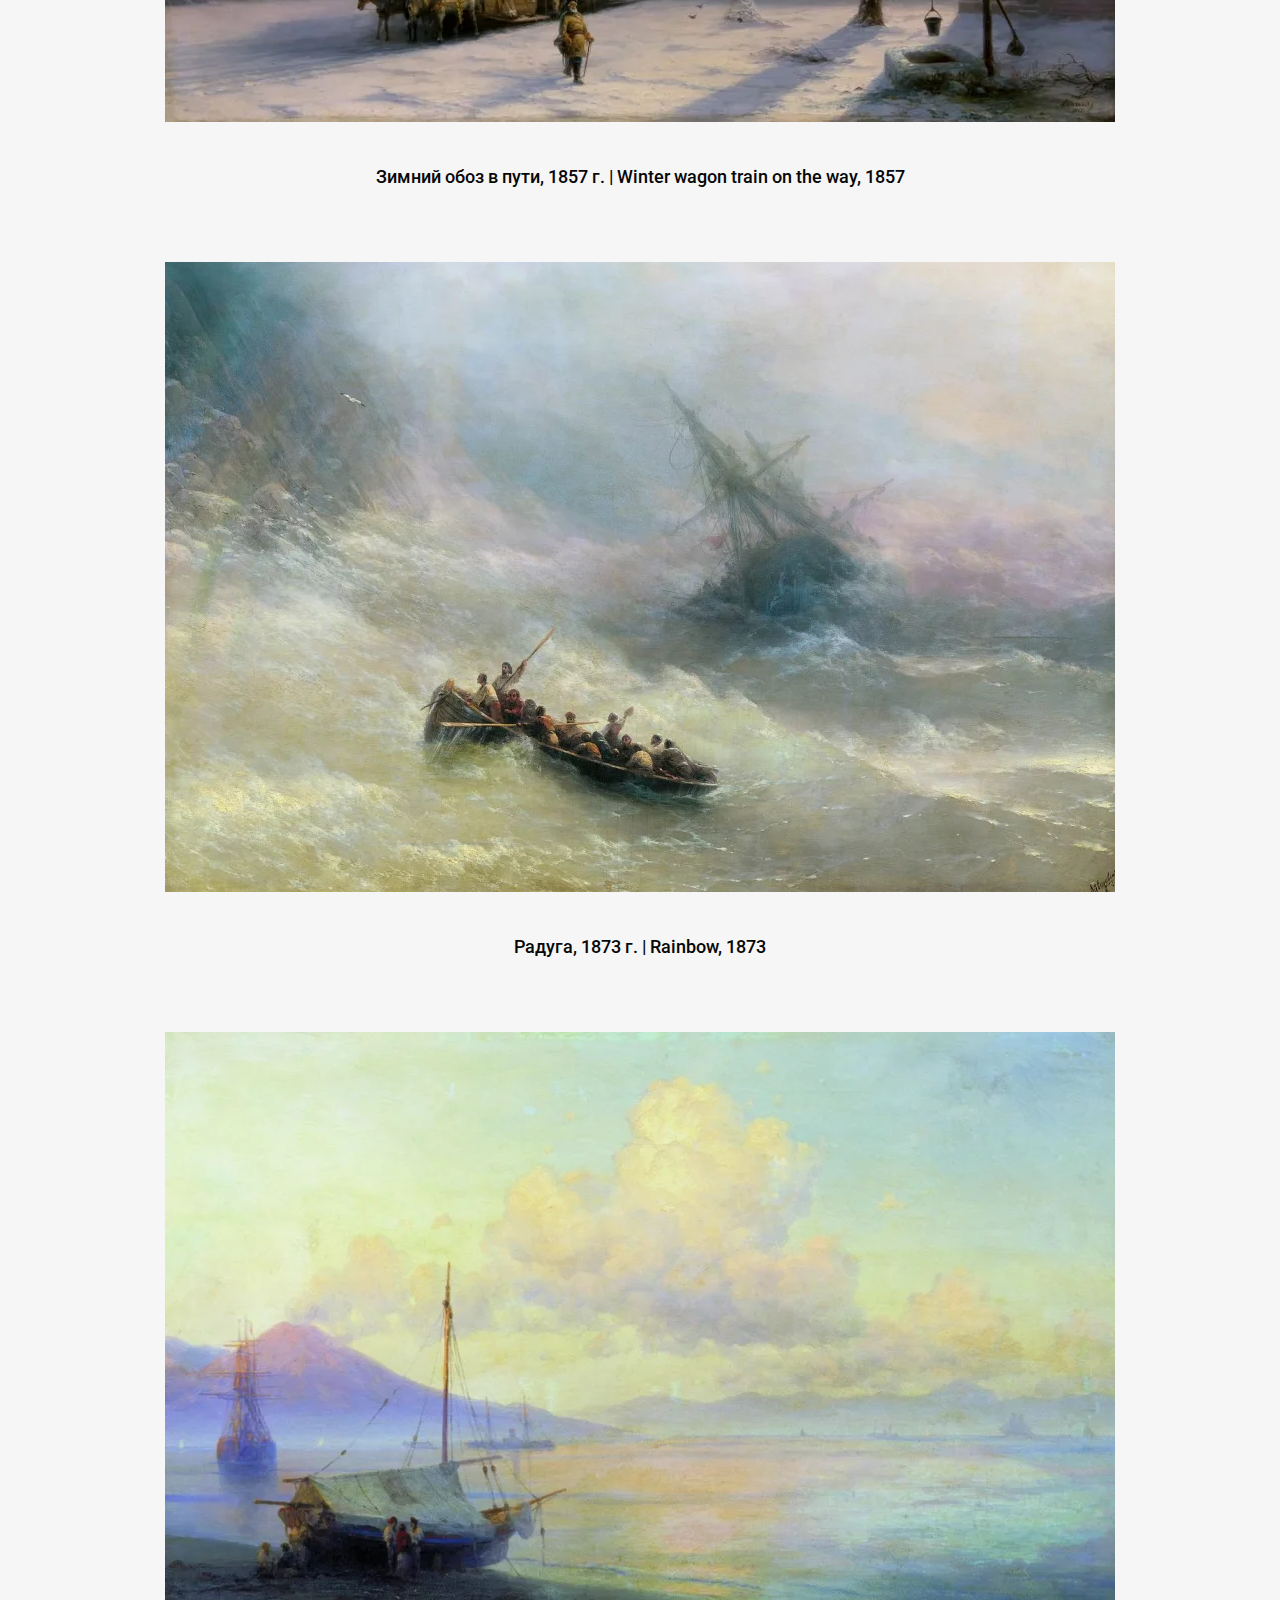
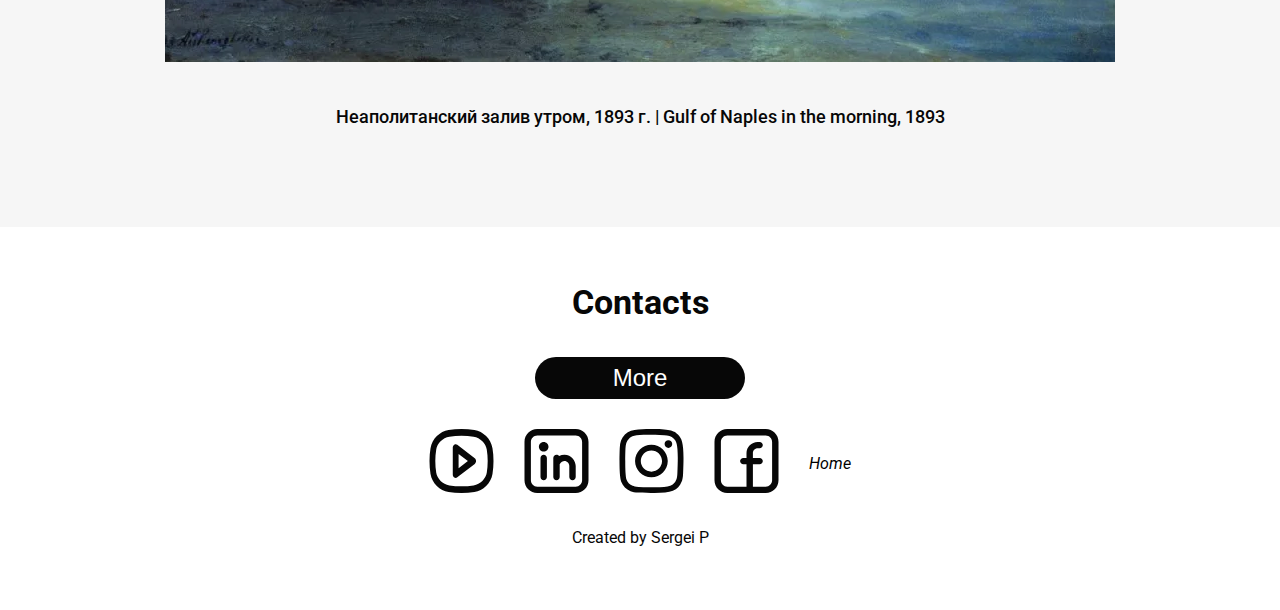
==== commit 4bee56a2: "contacts icon fix" ====
--- a/index.html
+++ b/index.html
@@ -35,6 +35,15 @@
         </div>
 
     </header>
+
+    <div class="mobile-navigation" aria-label="mobile navigation">
+        <label for="toggler-id">
+            <svg class="mobile-navigation-burger" aria-label="open-close mobile nav menu">
+                <use href="Assets/sprites.svg#cross-id"></use>
+            </svg>
+        </label>
+        <input type="checkbox" id="toggler-id" class="mobile-navigation-toggler">
+    </div>
 
     <main aria-label="main">
         <section class="home" aria-label="home-section" id="home">
--- a/index.css
+++ b/index.css
@@ -5,4 +5,5 @@
 @import url('styles/about.css');
 @import url('styles/history.css');
 @import url('styles/portfolio.css');
-@import url('styles/contacts.css');+@import url('styles/contacts.css');
+@import url('styles/mobilenav.css');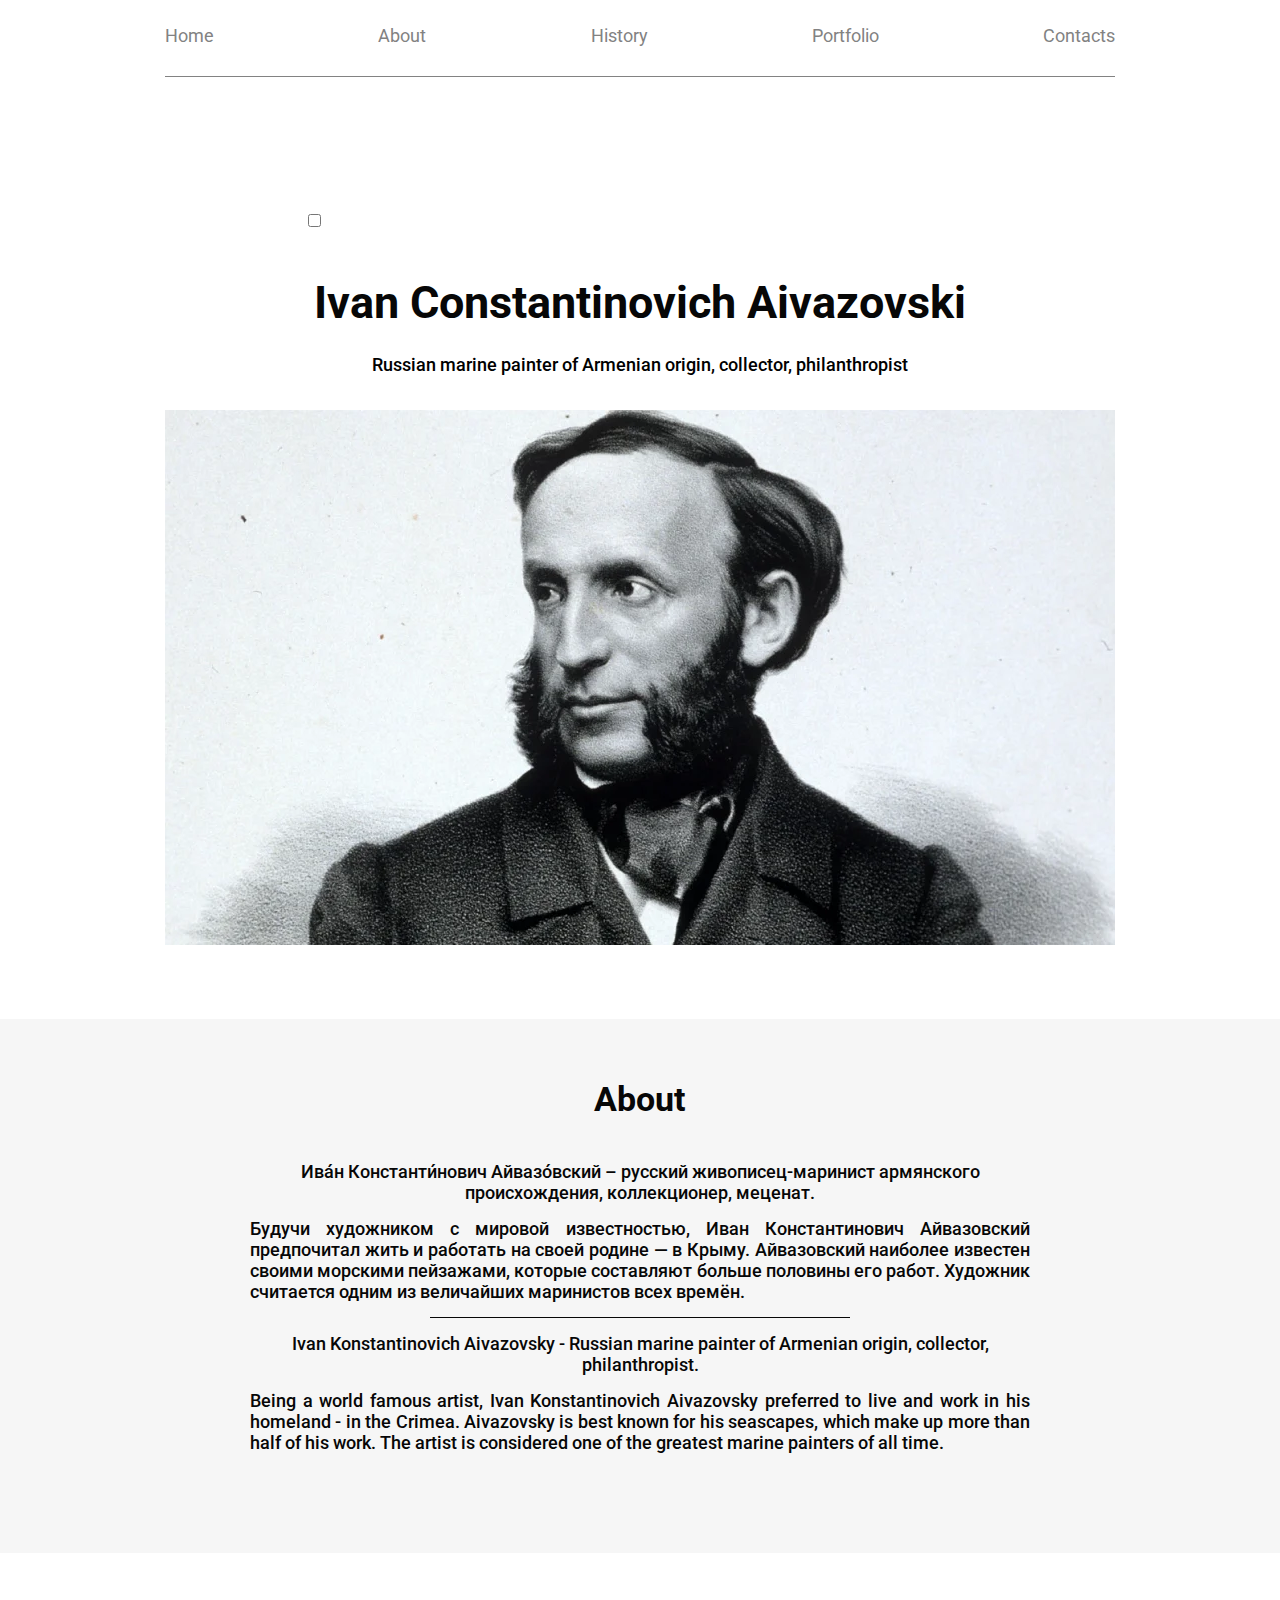
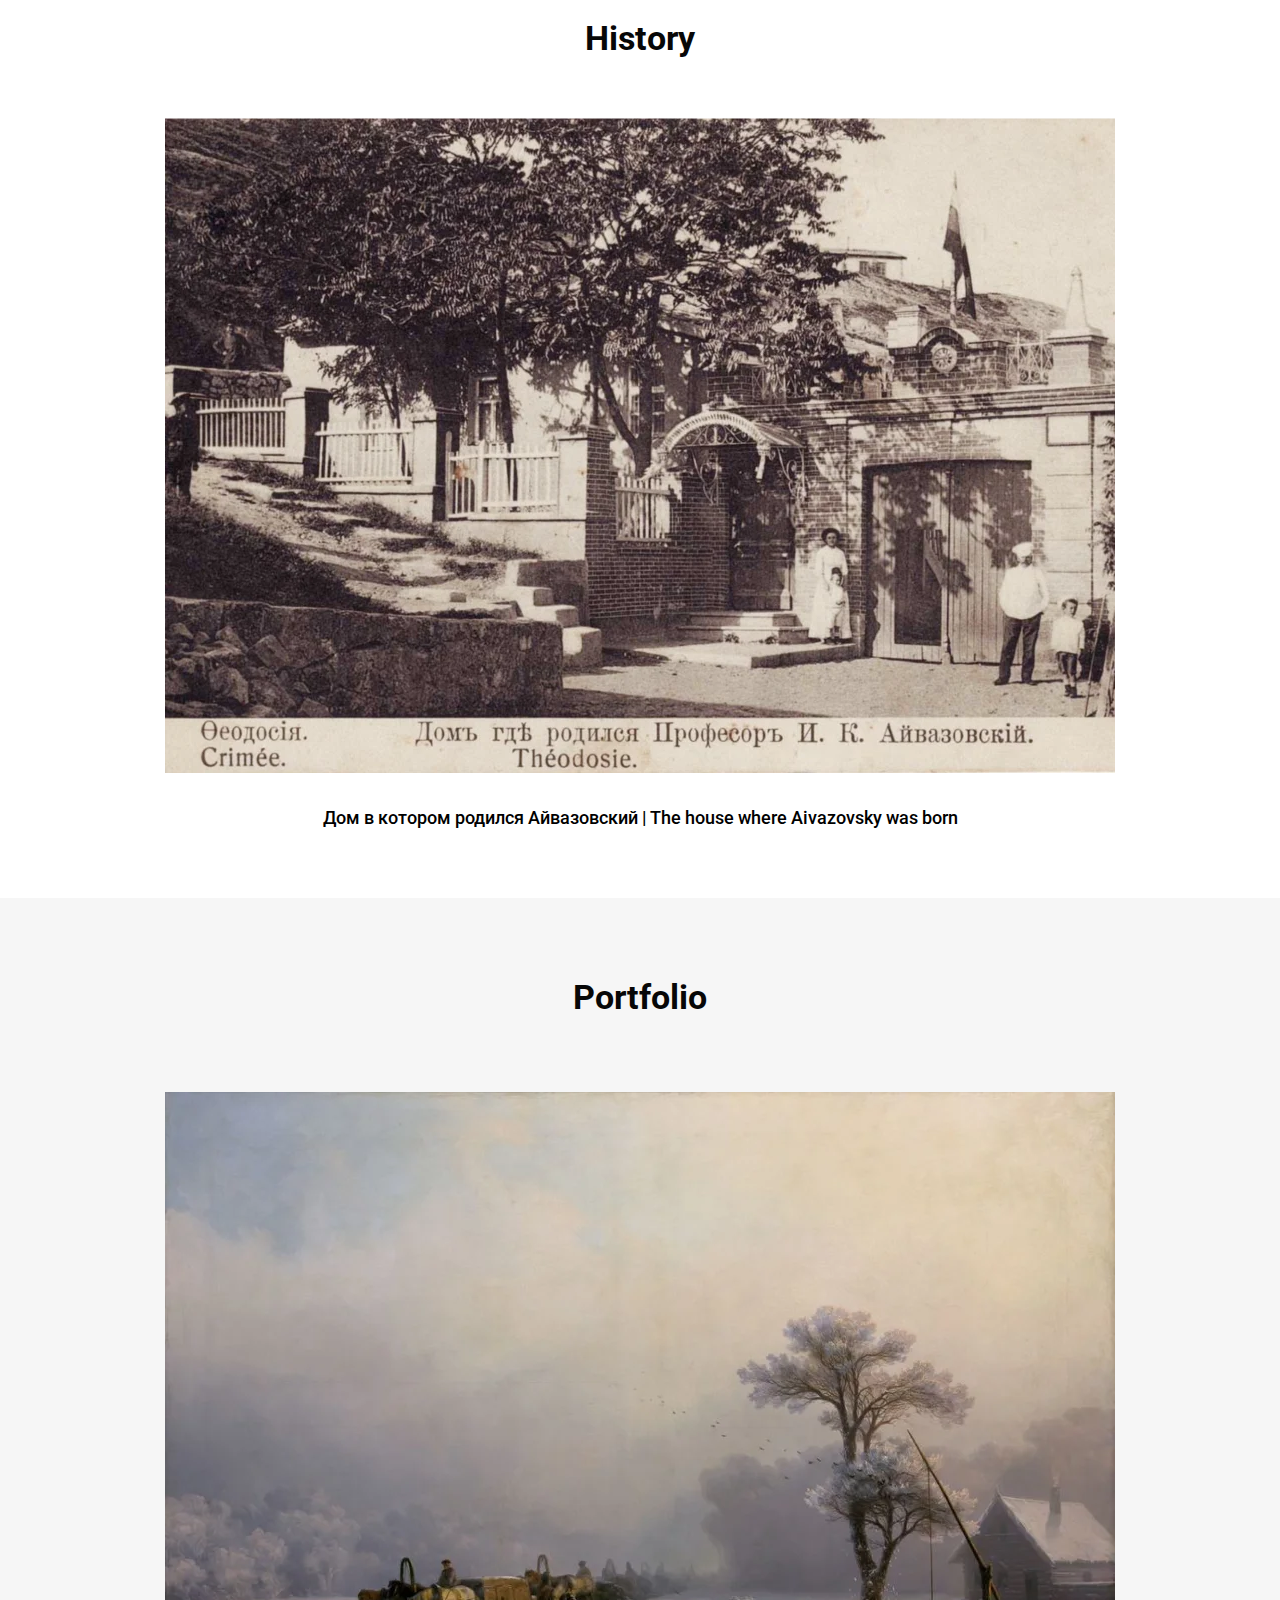
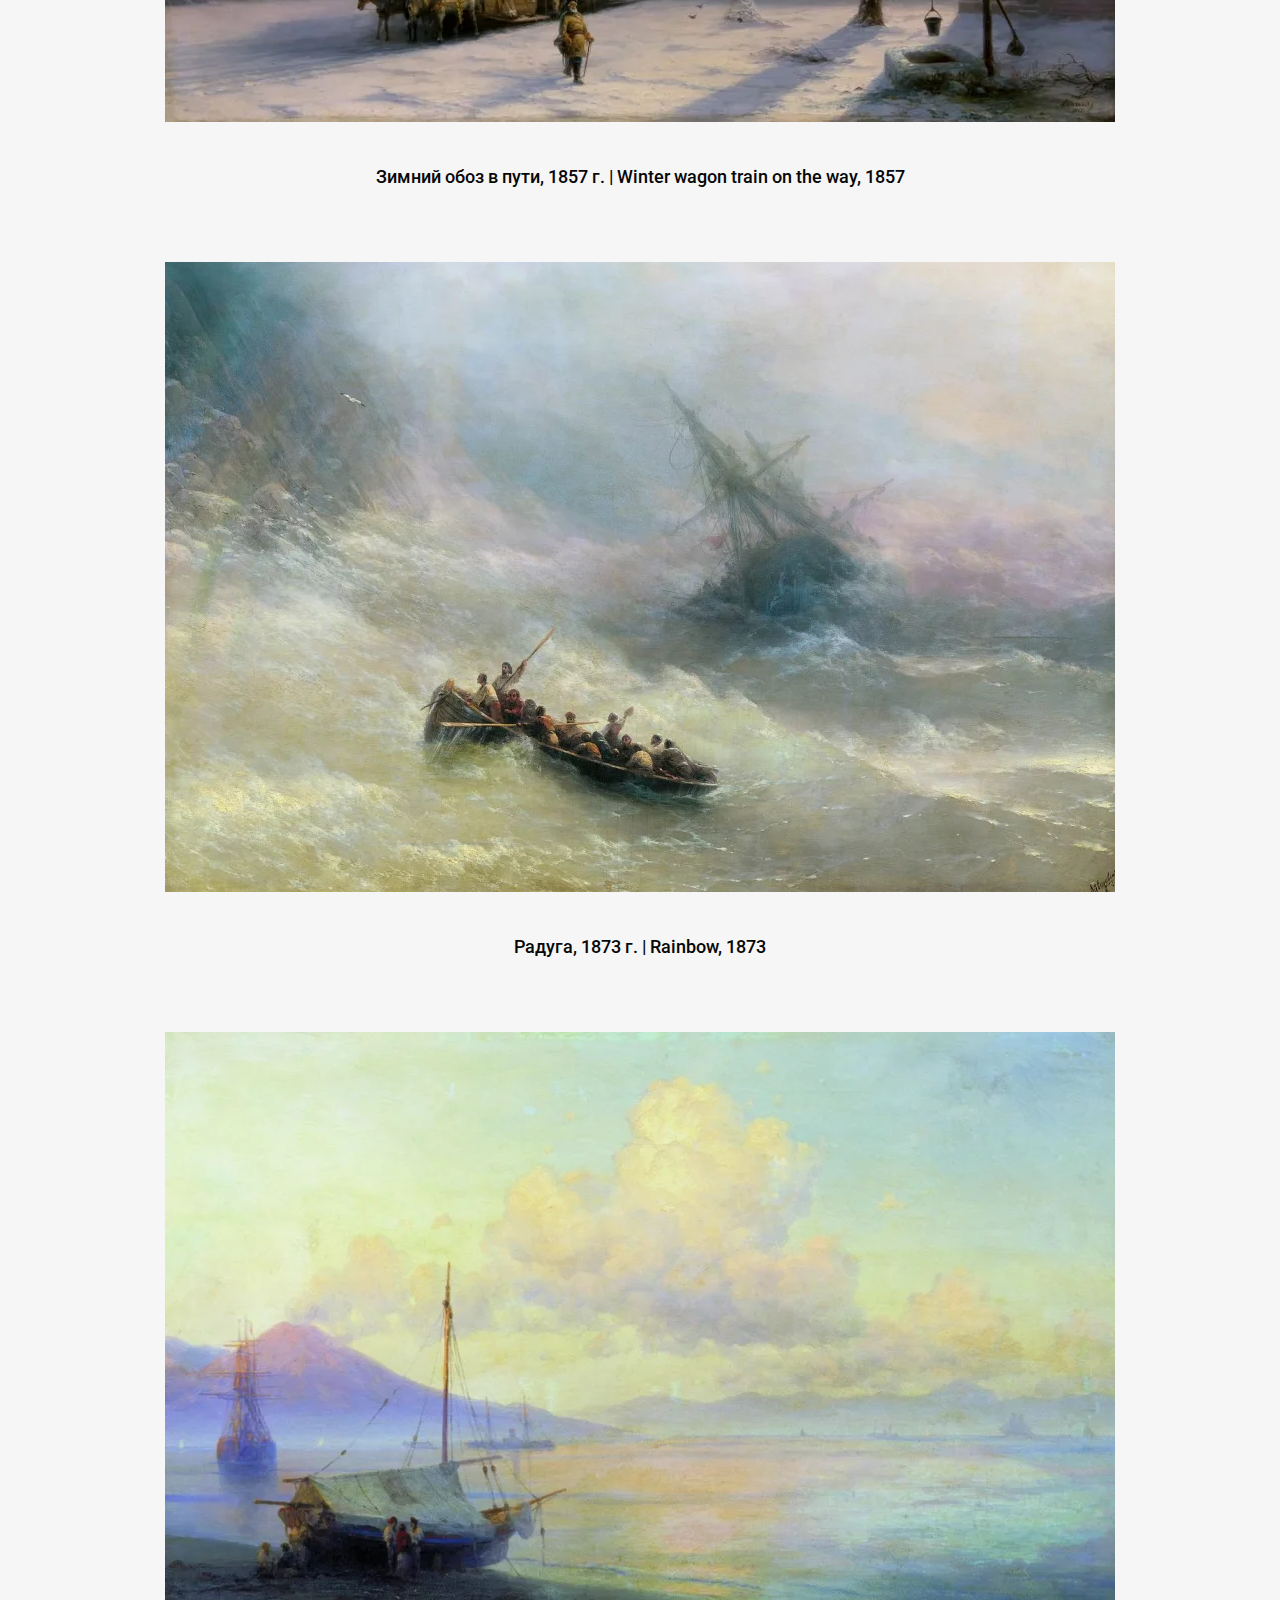
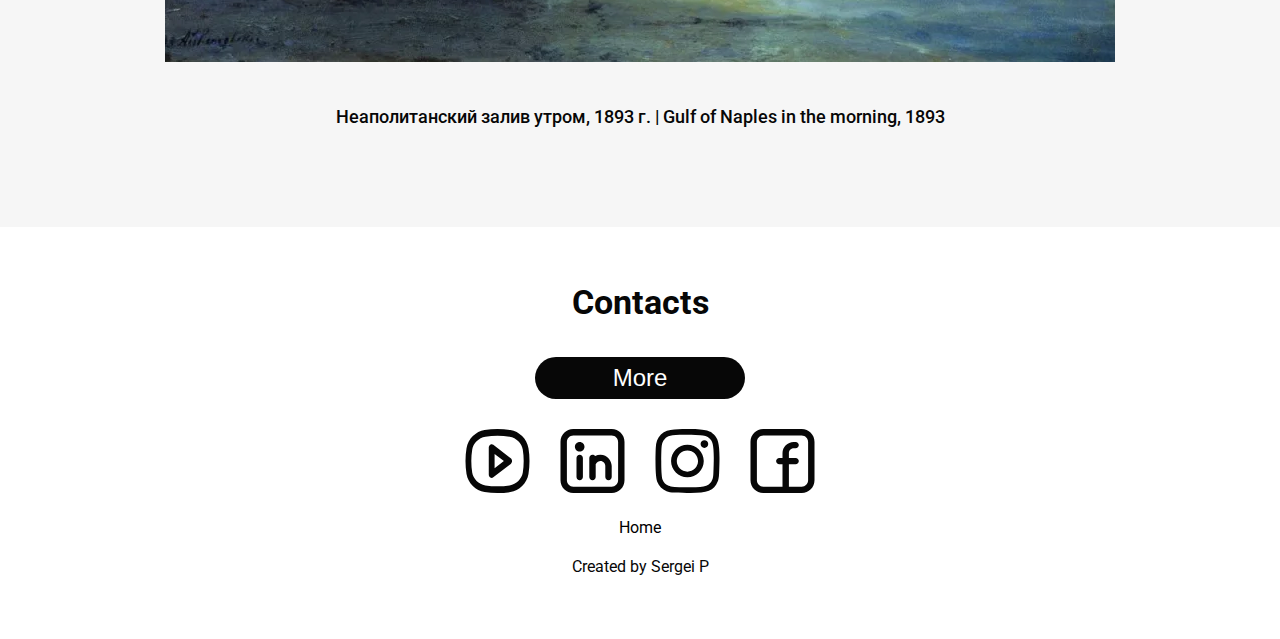
==== commit 819421b1: "fix for contacts 2" ====
--- a/index.html
+++ b/index.html
@@ -119,9 +119,9 @@
                         <use href="Assets/sprites.svg#facebook-id"></use>
                     </svg>
                 </a>
-                <a href="#home">Home</a>
             </address>
-            <p class="info">Created by Sergei P</p>
+            <a href="#home" style="display: block; margin: 20px 0 20px;">Home</a>
+            <a href="https://github.com/SergeiP85" class="info">Created by Sergei P</a>
         </div>
     </footer>
 </body>
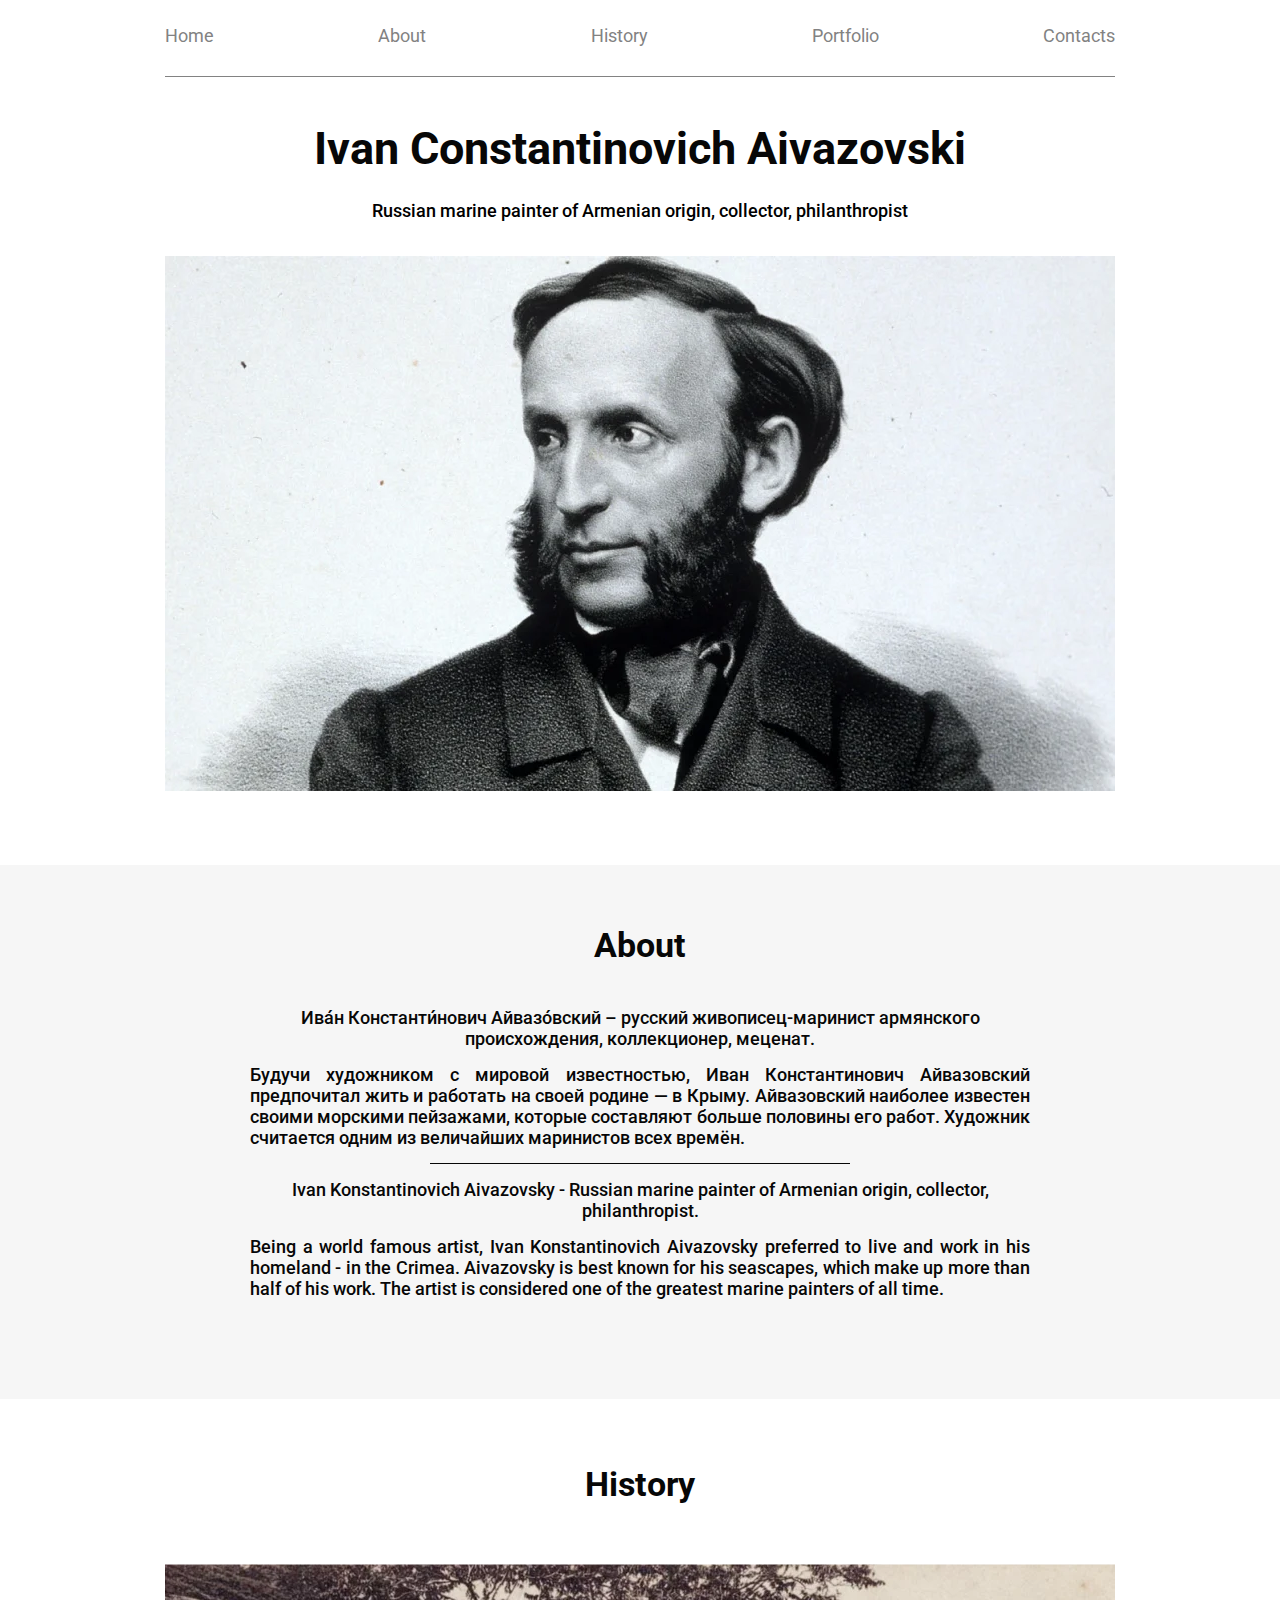
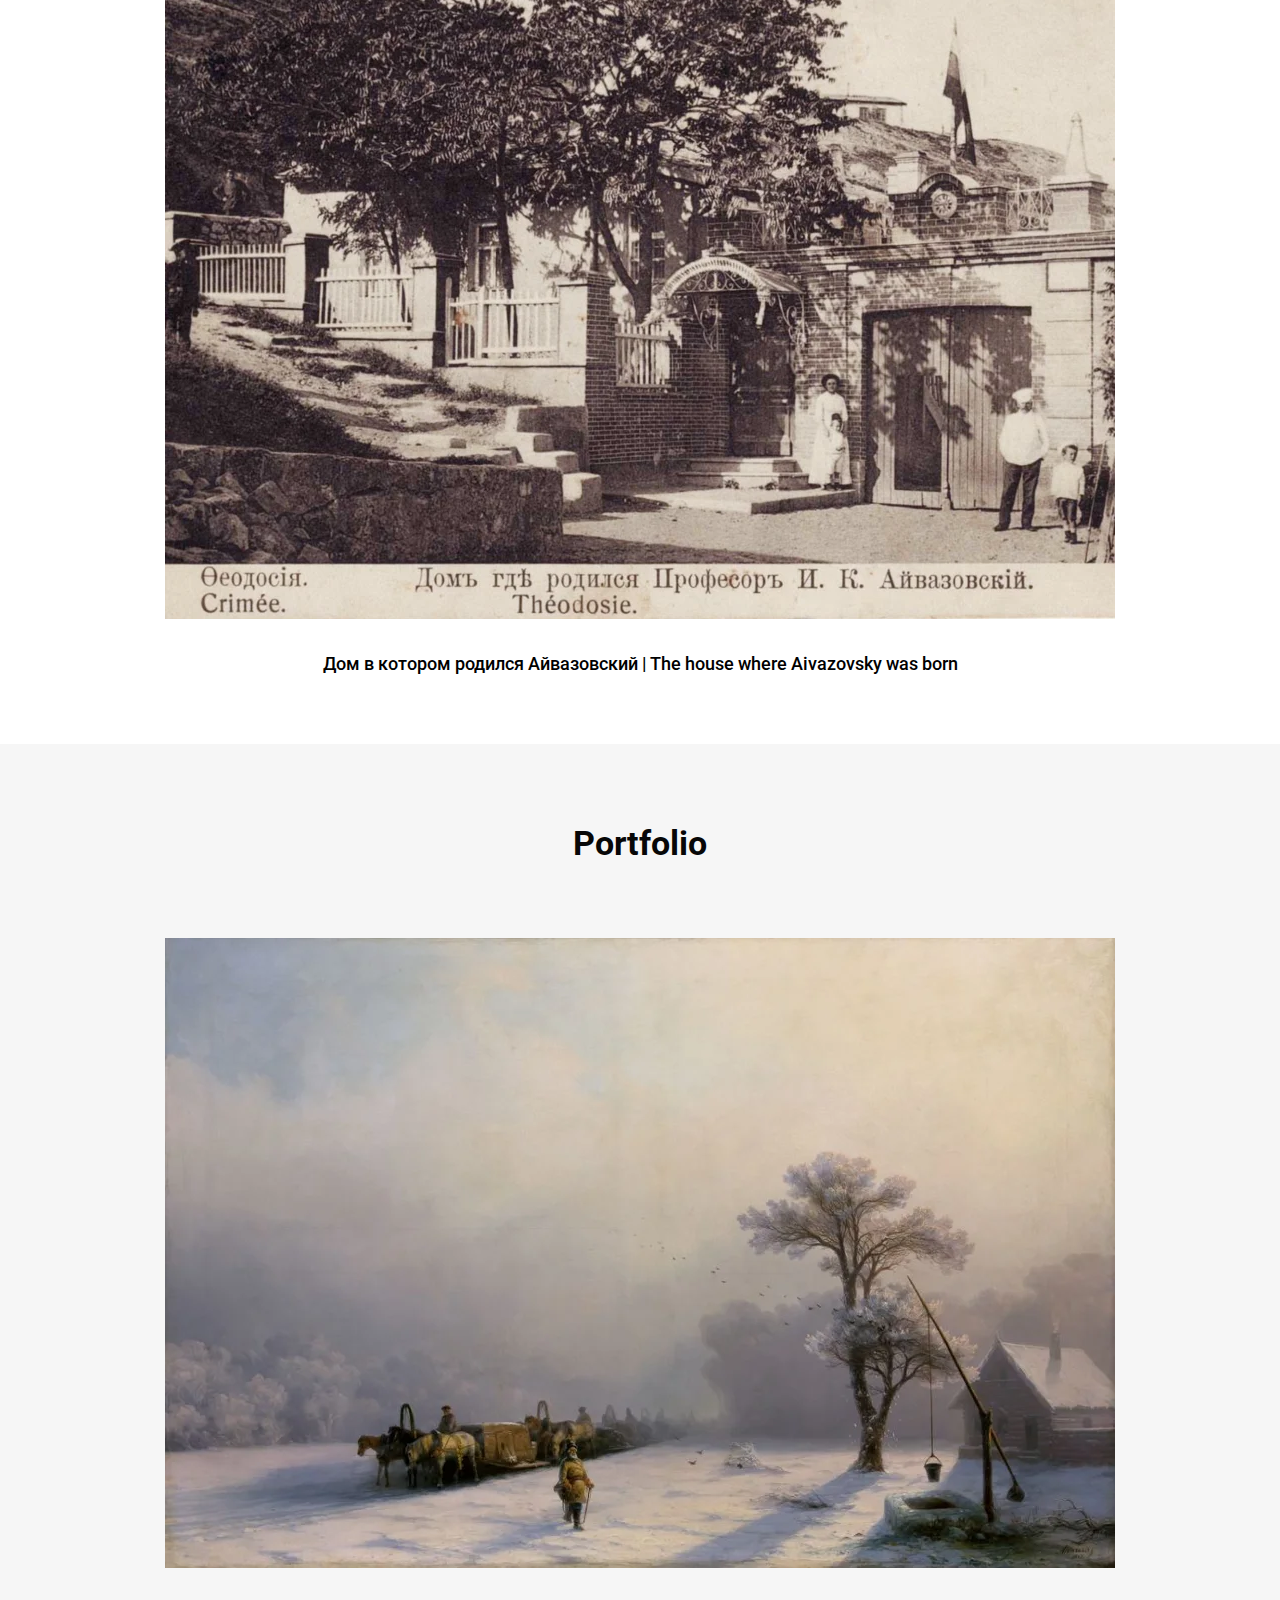
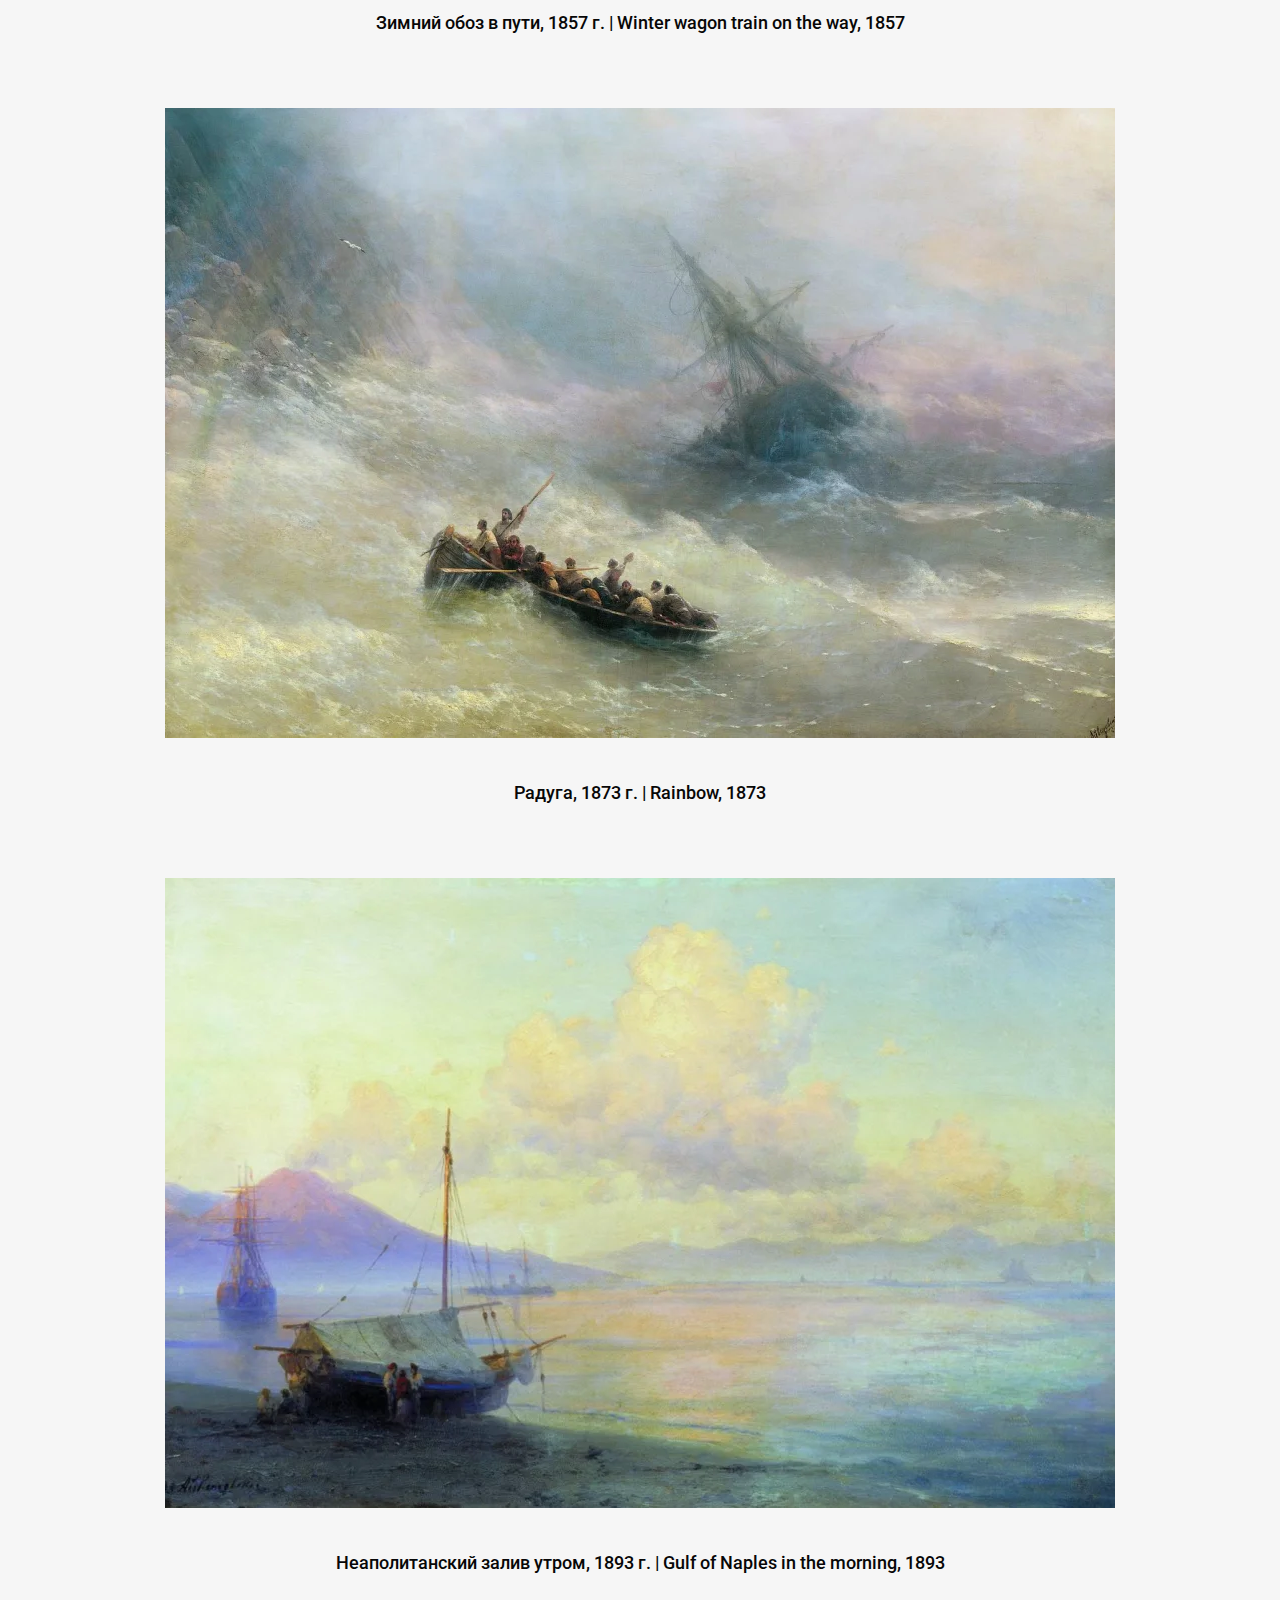
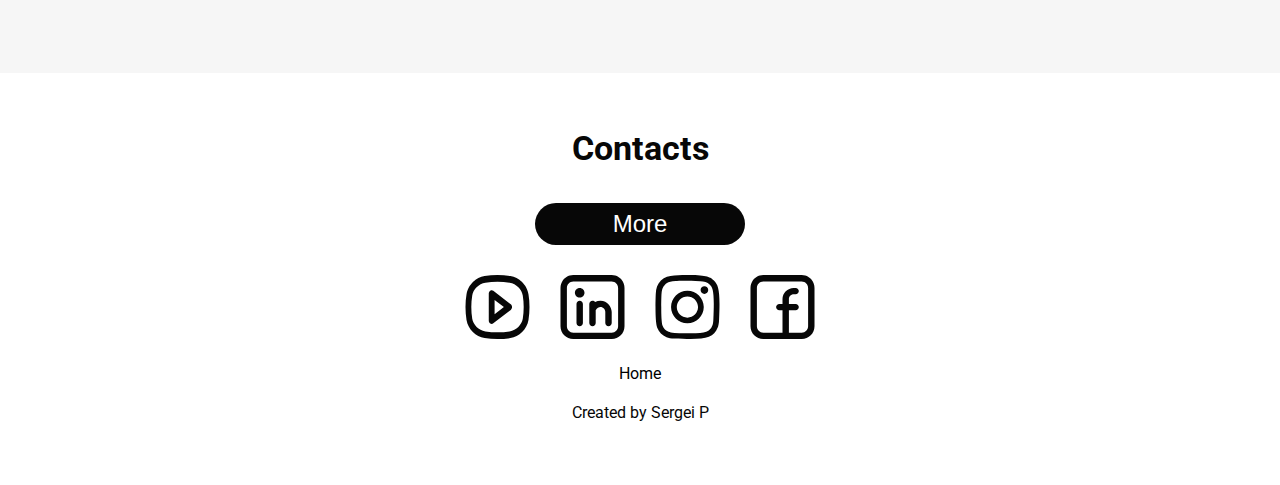
==== commit 45947296: "final" ====
--- a/index.html
+++ b/index.html
@@ -39,10 +39,36 @@
     <div class="mobile-navigation" aria-label="mobile navigation">
         <label for="toggler-id">
             <svg class="mobile-navigation-burger" aria-label="open-close mobile nav menu">
-                <use href="Assets/sprites.svg#cross-id"></use>
+                <use href="Assets/sprites.svg#burger-icon"></use>
             </svg>
         </label>
         <input type="checkbox" id="toggler-id" class="mobile-navigation-toggler">
+            <nav class="mobile-nav-menu" aria-label="mobile navigation menu">
+                <ul class="mobile-nav-list" aria-label="mobile navigation list">
+                    <li>
+                        <a href="#home" class="mobile-nav-link" aria-label="link to Home">Home</a>
+                    </li>
+                    <li>
+                        <a href="#about" class="mobile-nav-link" aria-label="link to about">About</a>
+                    </li>
+                    <li>
+                        <a href="#history" class="mobile-nav-link" aria-label="link to history">History</a>
+                    </li>
+                    <li>
+                        <a href="#portfolio" class="mobile-nav-link" aria-label="link to portfolio">Portfolio</a>
+                    </li>
+                    <li>
+                        <a href="#contacts" class="mobile-nav-link" aria-label="link to contacts">Contacts</a>
+                    </li>
+                </ul>
+
+                <label for="toggler-id" class="mobile-nav-close">
+                    <svg class="mobile-navigation-cross" aria-label="open-close mobile nav menu">
+                        <use href="Assets/sprites.svg#cross-icon"></use>
+                    </svg>
+                </label>
+            </nav>
+
     </div>
 
     <main aria-label="main">
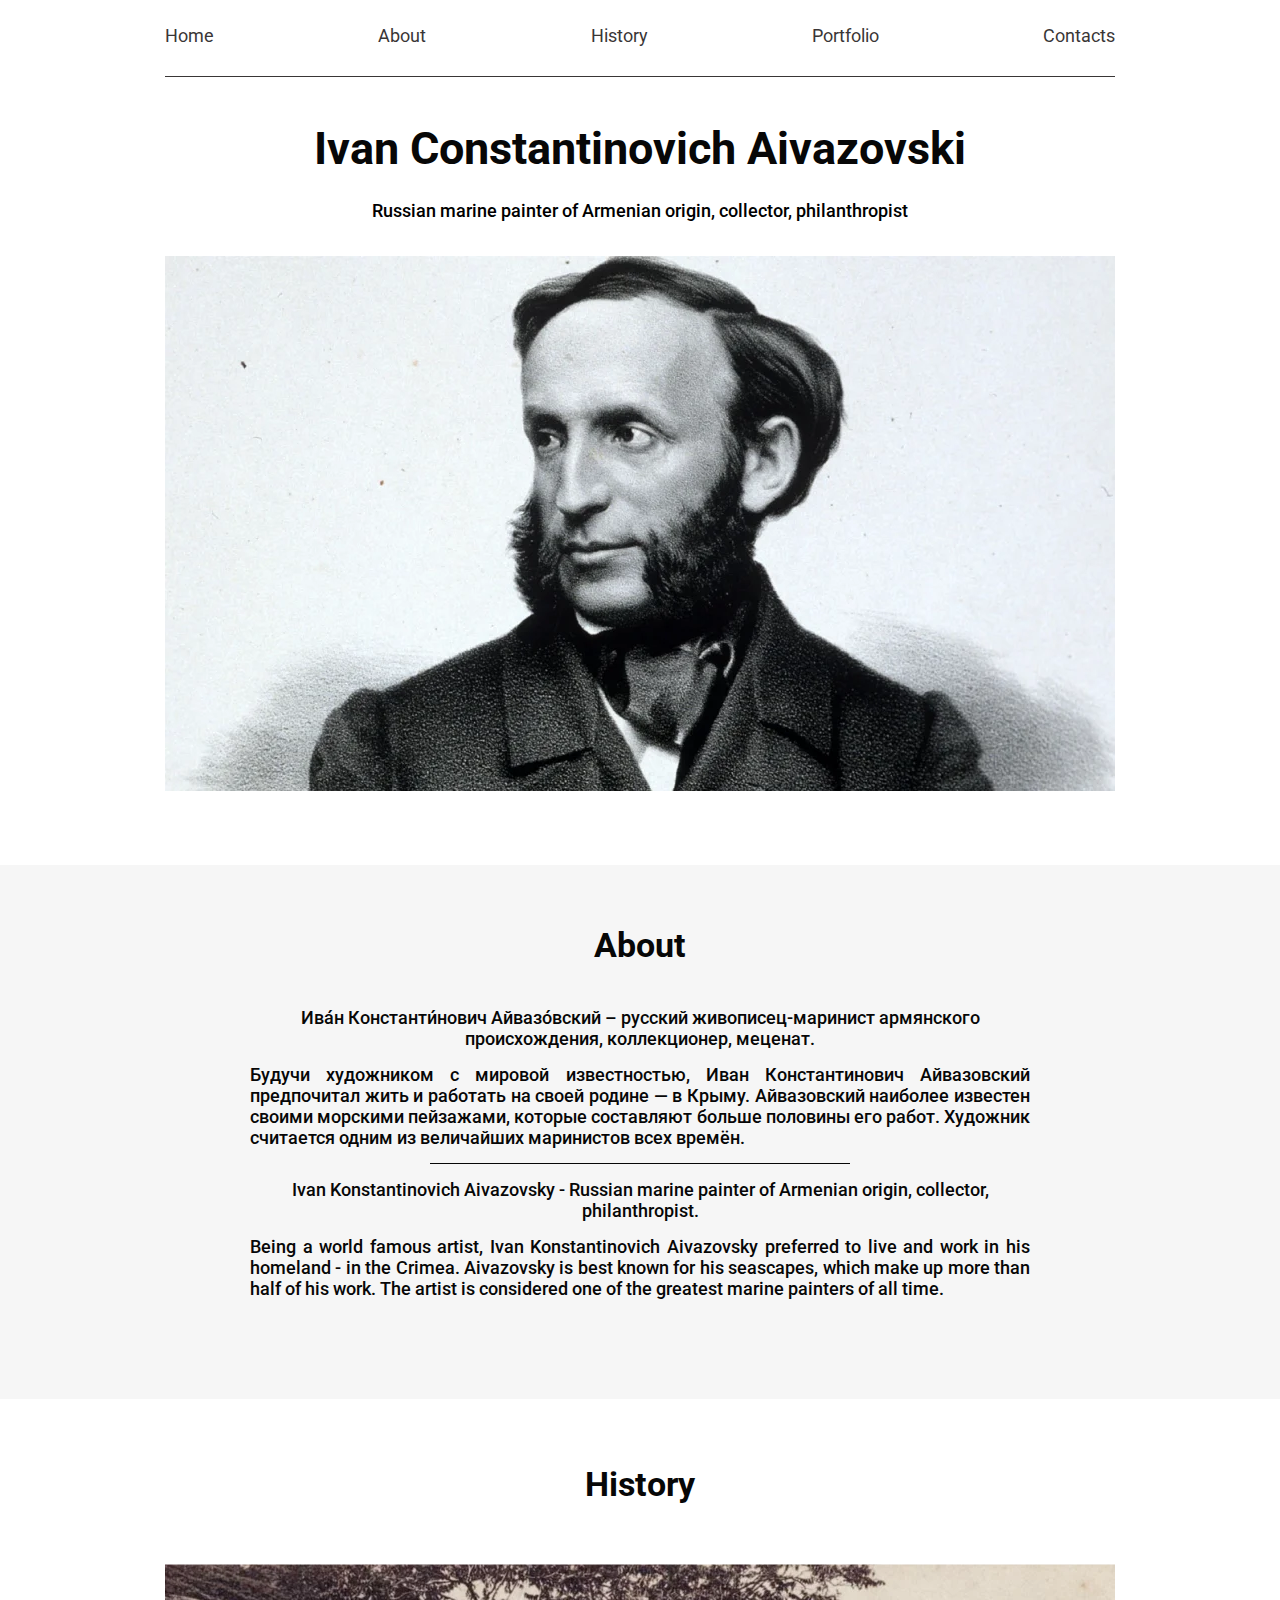
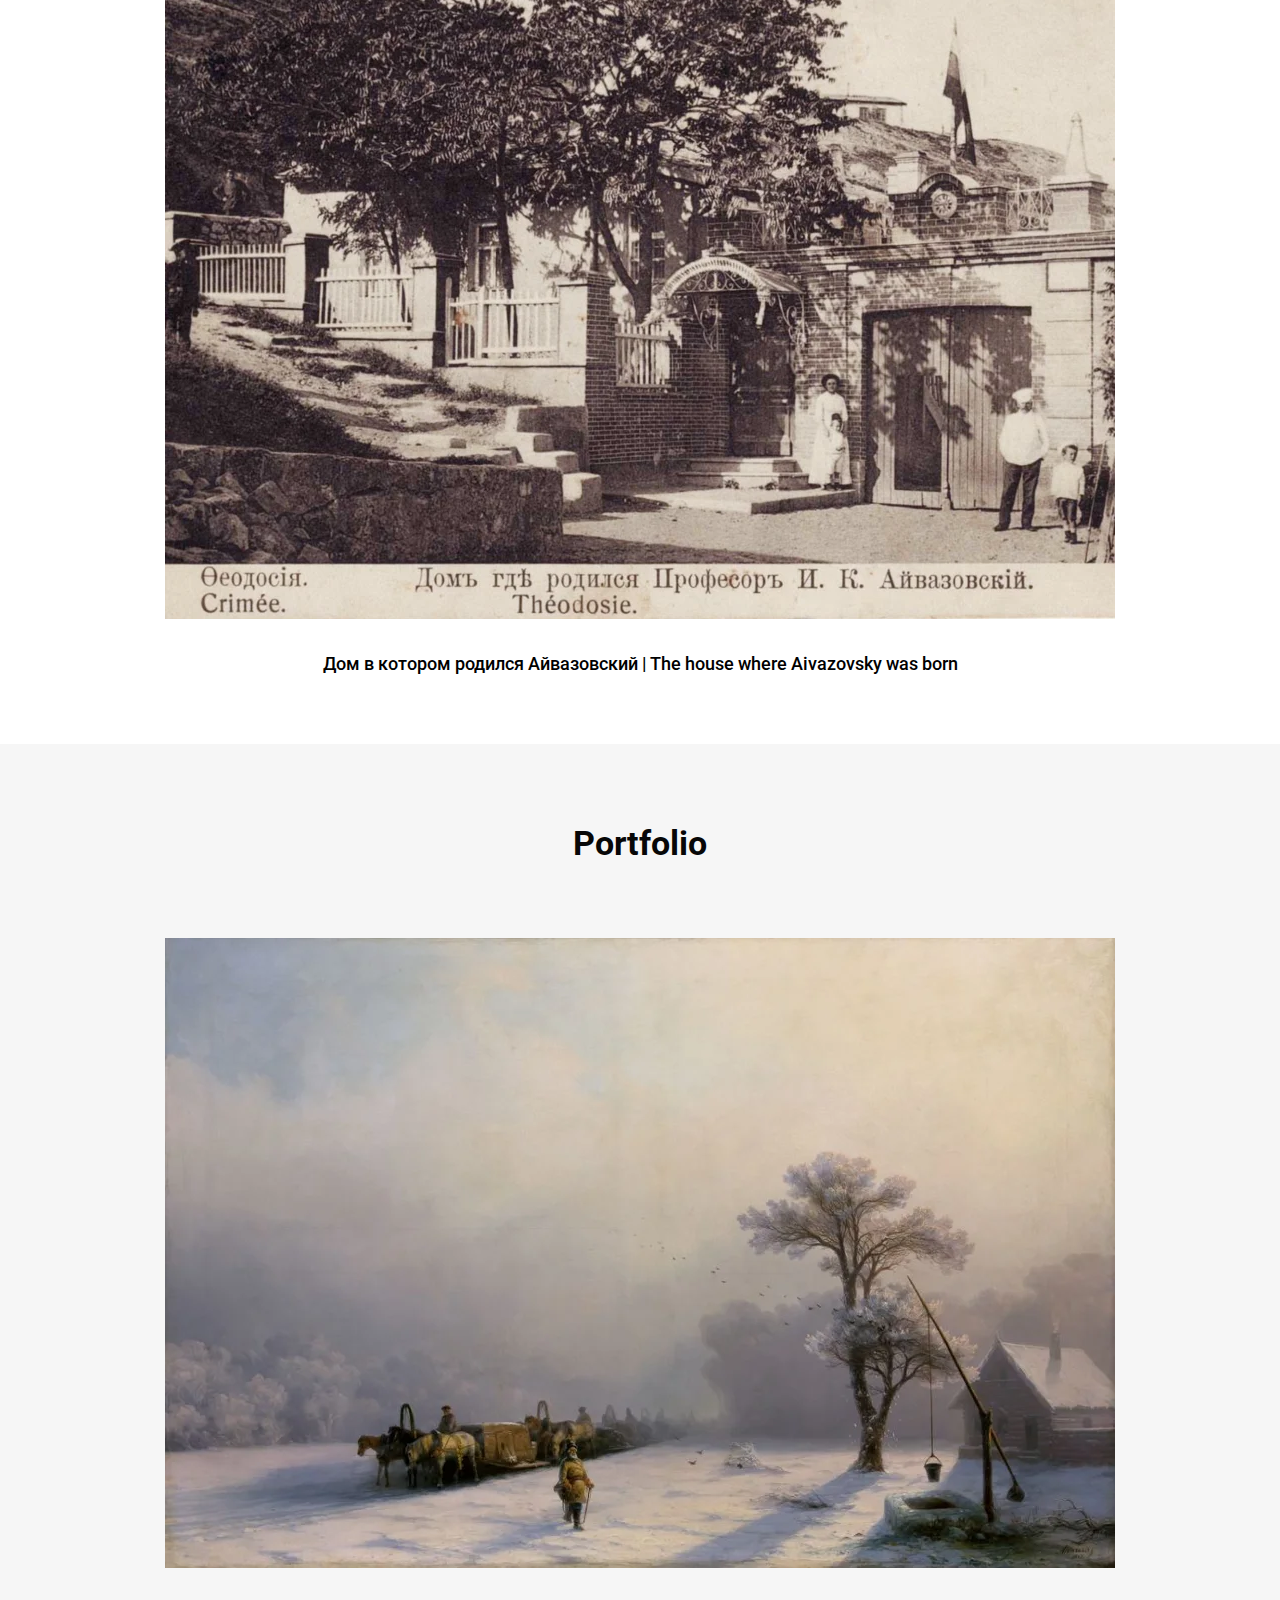
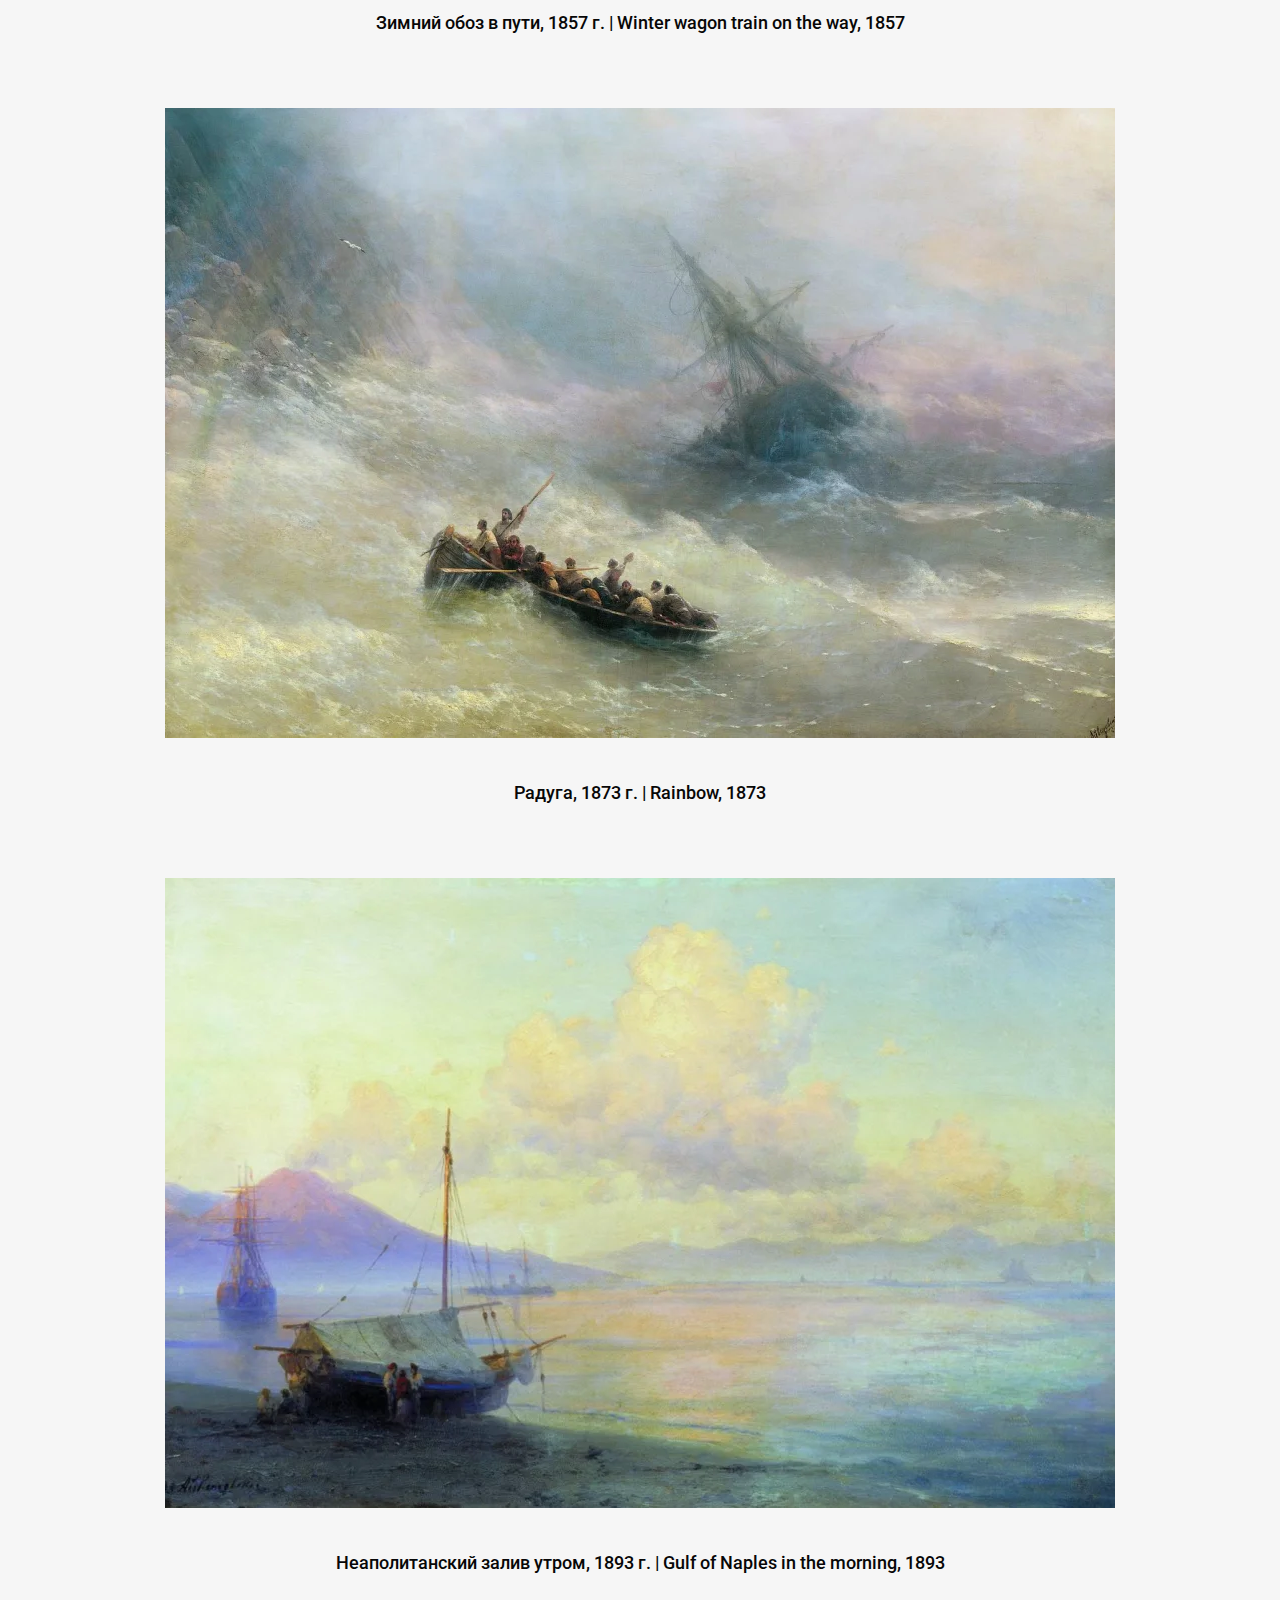
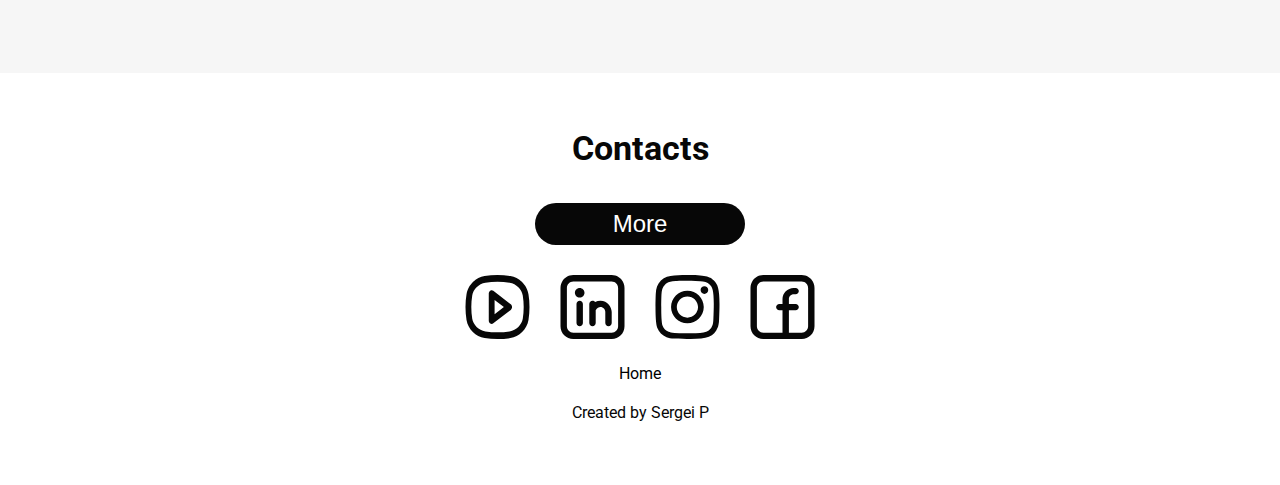
==== commit d091f81c: "meta for seo" ====
--- a/index.html
+++ b/index.html
@@ -3,6 +3,13 @@
 <head>
     <meta charset="UTF-8">
     <meta name="viewport" content="width=device-width, initial-scale=1.0">
+
+    <!-- Meta Description -->
+    <meta name="description" content="Explore the life and works of Ivan Aivazovsky, the renowned Russian marine painter, through this responsive and accessible portfolio website.">
+
+    <!-- Keywords -->
+    <meta name="keywords" content="Ivan Aivazovsky, marine painter, Russian artist, art portfolio, seascapes, painter biography, responsive web design, accessible web page">
+
     <title>Aivazovski</title>
     <link rel="preconnect" href="https://fonts.googleapis.com">
     <link rel="preconnect" href="https://fonts.gstatic.com" crossorigin>
@@ -121,7 +128,7 @@
         <div class="container">
             <h2 class="contacts-title">Contacts</h2>
             <button class="contacts-btn">
-                <a href="https://www.metmuseum.org/art/collection/search/437979" class="button-link" target="_blank">More
+                <a href="https://www.metmuseum.org/art/collection/search/437979" aria-label="link to online art museum" class="button-link" target="_blank">More
                 </a>
             </button>
             <address class="socials" aria-label="social icons">
